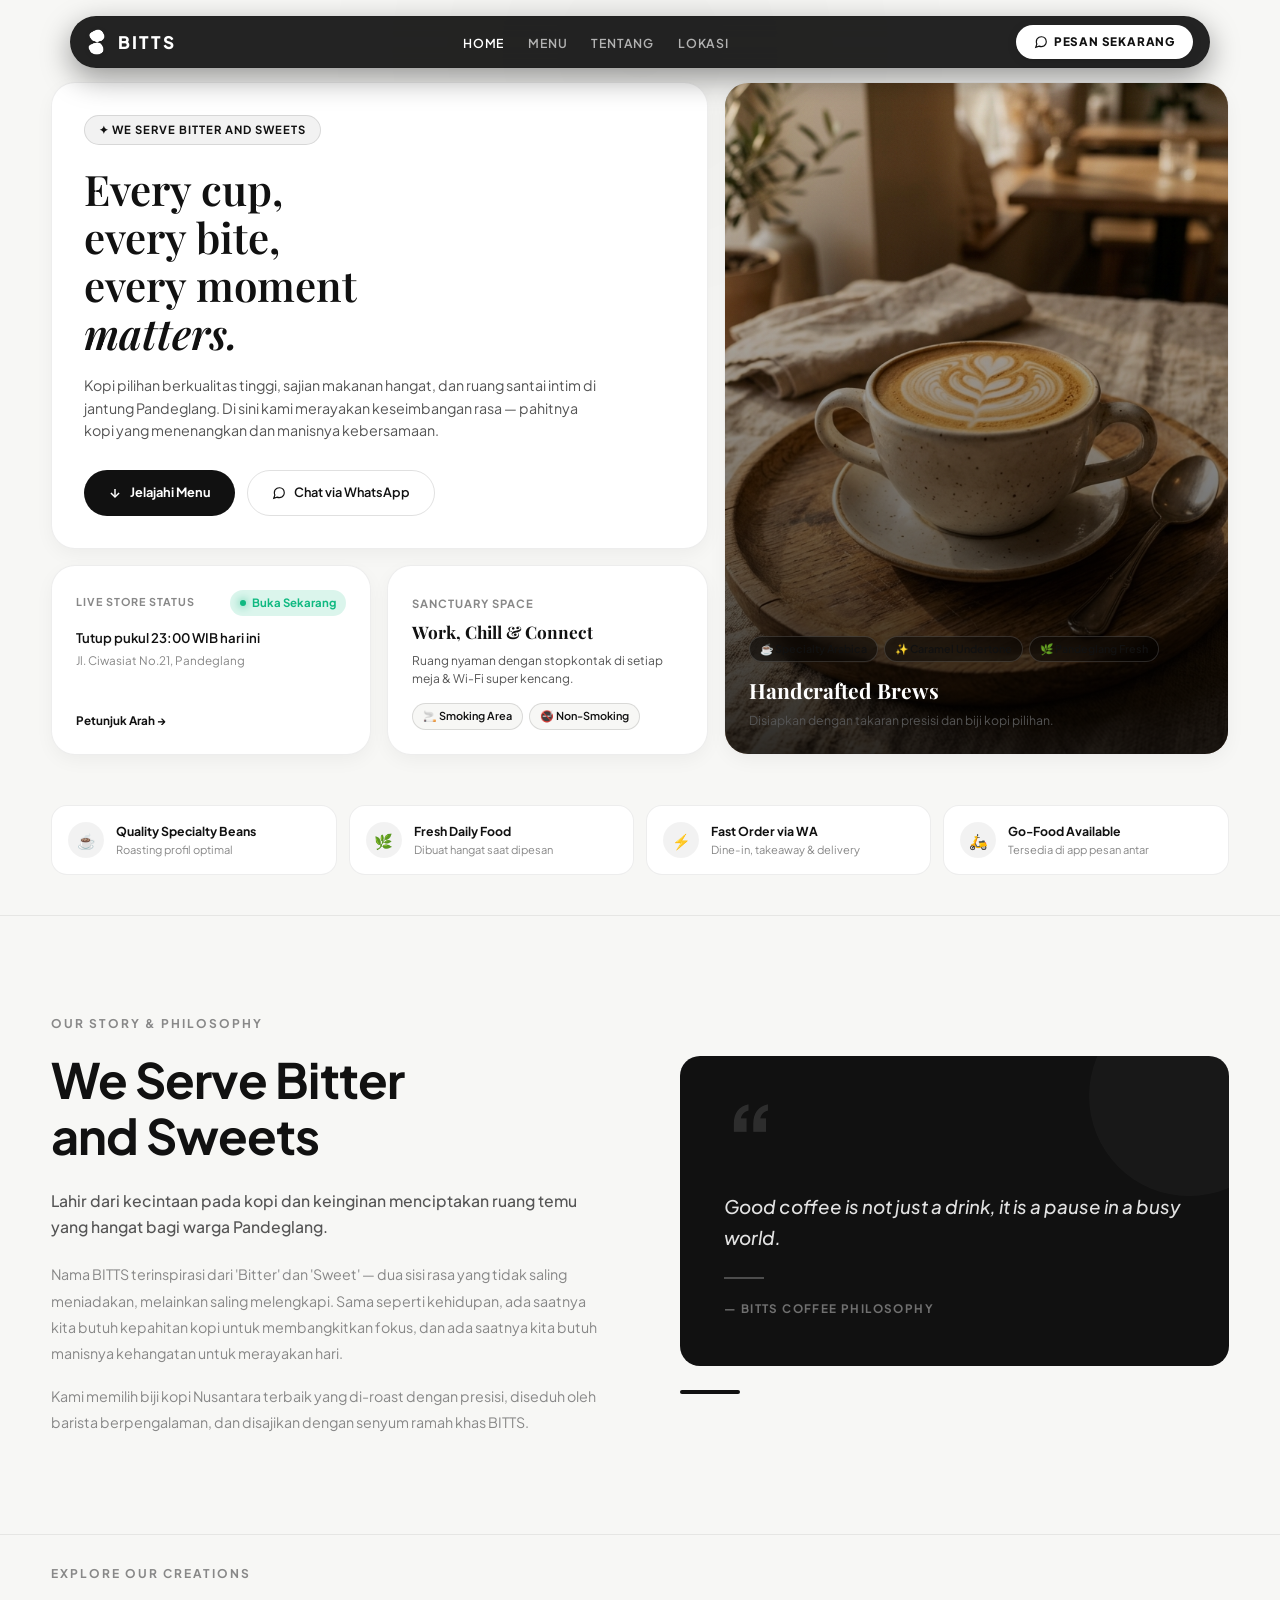
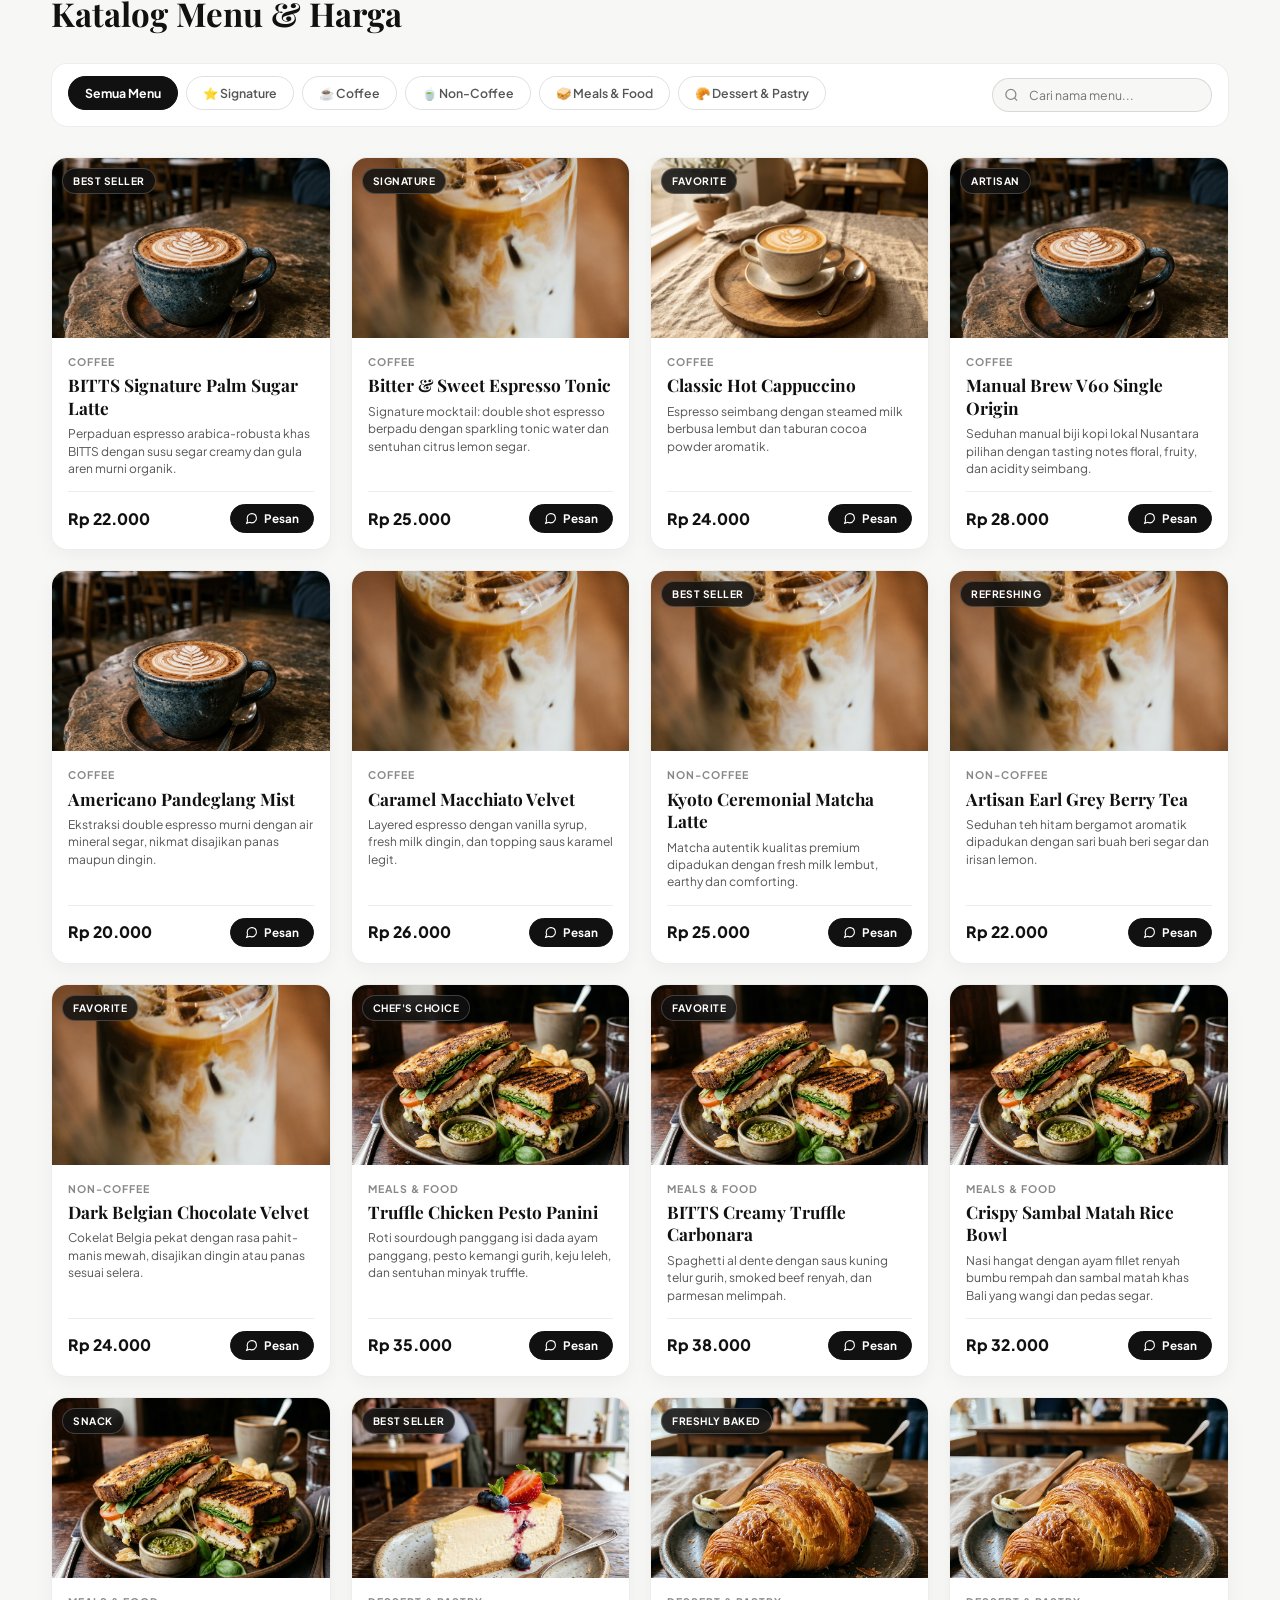
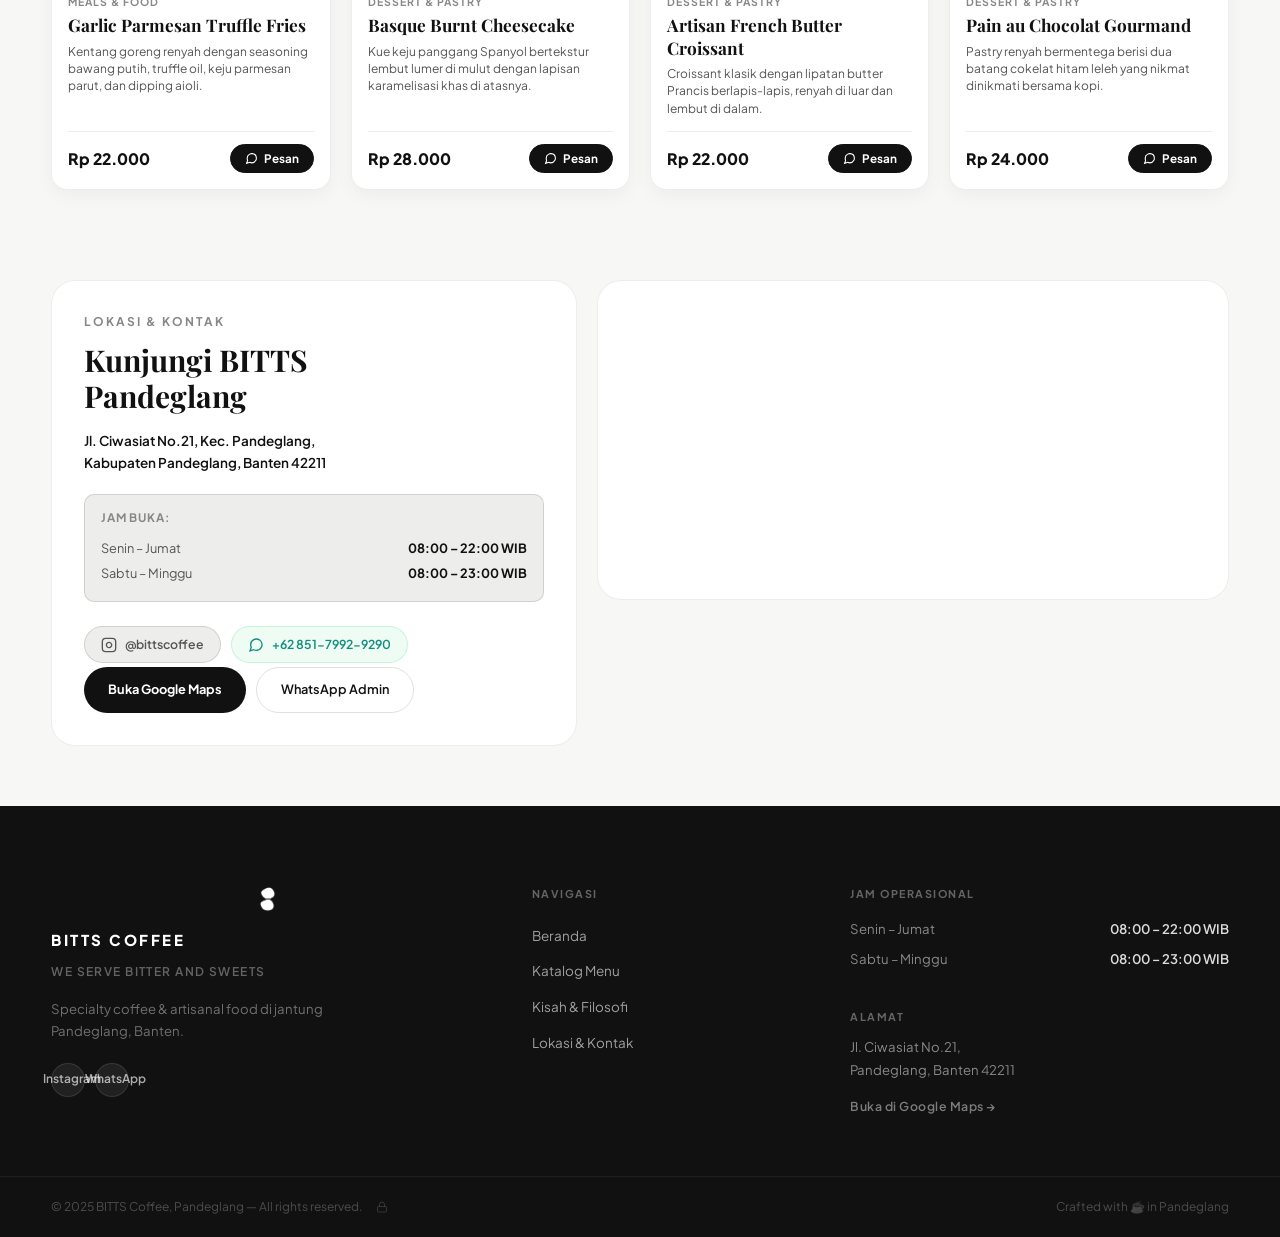
==== index.html @ 9a25ee16 "Initial commit" ====
<!DOCTYPE html>
<html lang="id">
<head>
  <meta charset="UTF-8">
  <meta name="viewport" content="width=device-width, initial-scale=1.0">
  <title>BITTS Coffee | We Serve Bitter and Sweets — Pandeglang</title>
  <meta name="description" content="Specialty Coffee & Artisanal Food di Pandeglang, Banten. BITTS Coffee — We Serve Bitter and Sweets.">

  <!-- Google Fonts -->
  <link rel="preconnect" href="https://fonts.googleapis.com">
  <link rel="preconnect" href="https://fonts.gstatic.com" crossorigin>
  <link href="https://fonts.googleapis.com/css2?family=Plus+Jakarta+Sans:wght@400;500;600;700;800&family=Playfair+Display:ital,wght@0,500;0,600;0,700;1,400&display=swap" rel="stylesheet">

  <link rel="icon" type="image/png" href="assets/bitts-logo-tight-black.png">
  <link rel="stylesheet" href="css/style.css">
  <link rel="stylesheet" href="css/responsive.css">
</head>
<body>

  <!-- Floating Admin Quick-Bar (Hanya tampil jika admin sudah login) -->
  <aside id="bittsAdminQuickBar" class="admin-quick-bar" style="display:none;" aria-label="Menu Cepat Admin">
    <div class="container admin-quick-inner">
      <div class="admin-quick-left">
        <span class="admin-quick-badge">☕ Mode Admin</span>
        <span class="admin-quick-user" id="adminQuickUserName">adminbitts</span>
      </div>
      <div class="admin-quick-actions">
        <a href="/admin" class="btn-quick-admin" title="Buka Dashboard CMS">
          <svg width="13" height="13" viewBox="0 0 24 24" fill="none" stroke="currentColor" stroke-width="2.2" aria-hidden="true"><path d="M12 20h9"/><path d="M16.5 3.5a2.121 2.121 0 0 1 3 3L7 19l-4 1 1-4L16.5 3.5z"/></svg>
          Buka Studio CMS
        </a>
        <button id="quickLogoutBtn" class="btn-quick-logout" title="Keluar dari sesi admin">
          Keluar
        </button>
      </div>
    </div>
  </aside>

  <!-- ═══════════════════════════════════════════════
       1. FLOATING COMPACT NAVBAR (dark — brand contrast)
       ═══════════════════════════════════════════════ -->
  <div class="header-wrapper">
    <nav class="compact-navbar" aria-label="Navigasi Utama">

      <!-- Logo BITTS — authentic twin pebble mark + wordmark -->
      <a href="#home" class="brand-badge-wrap" title="BITTS Coffee">
        <img src="assets/bitts-logo-tight-white.png" alt="BITTS Logo" class="brand-logo-img">
        <span class="brand-title-compact">BITTS</span>
      </a>

      <!-- Nav Links -->
      <ul class="nav-links-compact" id="navLinksList">
        <li><a href="#home"      class="nav-item-link active">Home</a></li>
        <li><a href="#catalog"   class="nav-item-link">Menu</a></li>
        <li><a href="#story-full" class="nav-item-link">Tentang</a></li>
        <li><a href="#visit"     class="nav-item-link">Lokasi</a></li>
      </ul>

      <!-- Action Buttons -->
      <div class="nav-actions-compact">
        <a href="#" id="navWaBtn" target="_blank" rel="noopener" class="btn-order-compact">
          <svg width="14" height="14" viewBox="0 0 24 24" fill="none" stroke="currentColor" stroke-width="2" aria-hidden="true">
            <path d="M21 11.5a8.38 8.38 0 0 1-.9 3.8 8.5 8.5 0 0 1-7.6 4.7 8.38 8.38 0 0 1-3.8-.9L3 21l1.9-5.7a8.38 8.38 0 0 1-.9-3.8 8.5 8.5 0 0 1 4.7-7.6 8.38 8.38 0 0 1 3.8-.9h.5a8.48 8.48 0 0 1 8 8v.5z"/>
          </svg>
          Pesan Sekarang
        </a>
        <button class="mobile-nav-btn" id="mobileNavToggle" aria-label="Toggle Menu">&#9776;</button>
      </div>

    </nav>
  </div>

  <main>

    <!-- ═══════════════════════════════════════════════
         2. HERO BENTO GRID
         ═══════════════════════════════════════════════ -->
    <section class="hero-bento-section" id="home">
      <div class="container">
        <div class="bento-grid">

          <!-- Tile A: Main Statement -->
          <article class="bento-card bento-main-tile hero-animate">
            <div>
              <div class="slogan-pill-modern">
                <span id="dynHeroBadge">✦ We Serve Bitter and Sweets</span>
              </div>
              <h1 class="hero-editorial-title" id="dynHeroTitle">
                Every cup,<br>every bite,<br>every moment<br><em>matters.</em>
              </h1>
              <p class="hero-editorial-desc" id="dynHeroDesc">
                Kopi pilihan berkualitas tinggi, sajian makanan hangat, dan ruang santai intim di jantung Pandeglang. Di sini kami merayakan keseimbangan rasa — pahitnya kopi yang menenangkan dan manisnya kebersamaan.
              </p>
            </div>
            <div class="hero-actions-row">
              <a href="#catalog" class="btn-pill-primary" id="dynHeroCtaPrimary">
                <svg width="14" height="14" viewBox="0 0 24 24" fill="none" stroke="currentColor" stroke-width="2.5" aria-hidden="true">
                  <line x1="12" y1="5" x2="12" y2="19"/><polyline points="19 12 12 19 5 12"/>
                </svg>
                Jelajahi Menu
              </a>
              <a href="https://wa.me/6285179929290" target="_blank" rel="noopener" class="btn-pill-secondary" id="dynHeroCtaSecondary">
                <svg width="14" height="14" viewBox="0 0 24 24" fill="none" stroke="currentColor" stroke-width="2" aria-hidden="true">
                  <path d="M21 11.5a8.38 8.38 0 0 1-.9 3.8 8.5 8.5 0 0 1-7.6 4.7 8.38 8.38 0 0 1-3.8-.9L3 21l1.9-5.7a8.38 8.38 0 0 1-.9-3.8 8.5 8.5 0 0 1 4.7-7.6 8.38 8.38 0 0 1 3.8-.9h.5a8.48 8.48 0 0 1 8 8v.5z"/>
                </svg>
                Chat via WhatsApp
              </a>
            </div>
          </article>

          <!-- Tile B: Artisan Visual -->
          <article class="bento-card bento-visual-tile hero-animate" style="animation-delay: 0.15s;">
            <img id="dynHeroImg" src="assets/images/hero-coffee.jpg" alt="Artisanal Latte Art BITTS Coffee Pandeglang" loading="eager">
            <div class="visual-tile-overlay">
              <div class="taste-notes-row">
                <span class="taste-tag">☕ Specialty Arabica</span>
                <span class="taste-tag">✨ Caramel Undertone</span>
                <span class="taste-tag">🌿 Pandeglang Fresh</span>
              </div>
              <h3 class="visual-tile-title">Handcrafted Brews</h3>
              <p class="visual-tile-desc">Disiapkan dengan takaran presisi dan biji kopi pilihan.</p>
            </div>
          </article>

          <!-- Tile C + D: Subgrid row -->
          <div class="bento-subgrid" id="story">

            <!-- Tile C: Live Store Status -->
            <article class="bento-card bento-status-card hero-animate" style="animation-delay: 0.25s;">
              <div>
                <div class="status-header-live">
                  <span class="status-label-text">LIVE STORE STATUS</span>
                  <span class="live-indicator" id="livePill">
                    <span class="pulse-dot"></span>
                    <span id="liveStatusText">Buka Sekarang</span>
                  </span>
                </div>
                <div class="store-hours-text" id="liveHoursDetail">Senin &ndash; Jumat: 08:00 &ndash; 22:00 WIB</div>
                <div class="store-location-text">Jl. Ciwasiat No.21, Pandeglang</div>
              </div>
              <a href="https://maps.google.com/?q=Jl.+Ciwasiat+No.21+Pandeglang+Banten"
                 target="_blank" rel="noopener" class="bento-link-small" id="dynStatusMapsLink">
                Petunjuk Arah &rarr;
              </a>
            </article>

            <!-- Tile D: Vibe & Space -->
            <article class="bento-card bento-vibe-card hero-animate" style="animation-delay: 0.35s;">
              <div>
                <span class="vibe-tag">SANCTUARY SPACE</span>
                <h3 class="vibe-title" id="dynSanctuaryTitle">Work, Chill &amp; Connect</h3>
                <p class="vibe-desc" id="dynSanctuaryDesc">Ruang nyaman dengan stopkontak di setiap meja &amp; Wi-Fi super kencang.</p>
              </div>
              <div class="vibe-amenities" id="dynAmenitiesList">
                <span class="amenity-chip">🚬 Smoking Area</span>
                <span class="amenity-chip">🚭 Non-Smoking</span>
              </div>
            </article>

          </div><!-- /bento-subgrid -->

        </div><!-- /bento-grid -->
      </div>
    </section>

    <!-- ═══════════════════════════════════════════════
         3. VALUE PROPOSITIONS
         ═══════════════════════════════════════════════ -->
    <section class="values-compact-bar">
      <div class="container">
        <div class="values-pills-row" id="dynHighlightsRow">
          <div class="value-pill-card">
            <div class="value-pill-icon">☕</div>
            <div>
              <div class="value-pill-title">Quality Specialty Beans</div>
              <div class="value-pill-desc">Roasting profil optimal</div>
            </div>
          </div>
          <div class="value-pill-card">
            <div class="value-pill-icon">🌿</div>
            <div>
              <div class="value-pill-title">Fresh Daily Food</div>
              <div class="value-pill-desc">Dibuat hangat saat dipesan</div>
            </div>
          </div>
          <div class="value-pill-card">
            <div class="value-pill-icon">⚡</div>
            <div>
              <div class="value-pill-title">Fast Order via WA</div>
              <div class="value-pill-desc">Dine-in, takeaway &amp; delivery</div>
            </div>
          </div>
          <div class="value-pill-card">
            <div class="value-pill-icon">🛵</div>
            <div>
              <div class="value-pill-title">Go-Food Available</div>
              <div class="value-pill-desc">Tersedia di app pesan antar</div>
            </div>
          </div>
        </div>
      </div>
    </section>

    <!-- ═══════════════════════════════════════════════
         4. KISAH & FILOSOFI (Our Story)
         ═══════════════════════════════════════════════ -->
    <section class="story-section" id="story-full">
      <div class="container">
        <div class="story-grid">

          <!-- Left: Text content -->
          <div class="story-text-col">
            <div class="section-heading-sm" id="dynStoryTag">OUR STORY &amp; PHILOSOPHY</div>
            <h2 class="story-main-title" id="dynStoryTitle">We Serve Bitter<br>and Sweets</h2>
            <p class="story-lead" id="dynStoryLead">
              Lahir dari kecintaan pada kopi dan keinginan menciptakan ruang temu yang hangat bagi warga Pandeglang.
            </p>
            <p class="story-body" id="dynStoryP1">
              Nama BITTS terinspirasi dari 'Bitter' dan 'Sweet' — dua sisi rasa yang tidak saling meniadakan, melainkan saling melengkapi. Sama seperti kehidupan, ada saatnya kita butuh kepahitan kopi untuk membangkitkan fokus, dan ada saatnya kita butuh manisnya kehangatan untuk merayakan hari.
            </p>
            <p class="story-body" id="dynStoryP2">
              Kami memilih biji kopi Nusantara terbaik yang di-roast dengan presisi, diseduh oleh barista berpengalaman, dan disajikan dengan senyum ramah khas BITTS.
            </p>
          </div>

          <!-- Right: Quote highlight -->
          <div class="story-quote-col">
            <div class="story-quote-card">
              <div class="story-quote-mark">&ldquo;</div>
              <p class="story-quote-text" id="dynStoryQuote">
                Good coffee is not just a drink, it is a pause in a busy world.
              </p>
              <div class="story-quote-divider"></div>
              <span class="story-quote-attr">— BITTS Coffee Philosophy</span>
            </div>
            <div class="story-accent-bar"></div>
          </div>

        </div>
      </div>
    </section>

    <!-- ═══════════════════════════════════════════════
         5. MENU CATALOG
         ═══════════════════════════════════════════════ -->
    <section class="menu-catalog-section" id="catalog">
      <div class="container">

        <div class="section-title-wrap">
          <div>
            <div class="section-heading-sm">EXPLORE OUR CREATIONS</div>
            <h2 class="section-heading-lg">Katalog Menu &amp; Harga</h2>
          </div>
        </div>

        <!-- Controls -->
        <div class="catalog-controls">
          <div class="category-filter-pills" id="categoryPillFilters">
            <button class="cat-pill-btn active" data-cat="all">Semua Menu</button>
            <button class="cat-pill-btn" data-cat="signature">⭐ Signature</button>
            <button class="cat-pill-btn" data-cat="coffee">☕ Coffee</button>
            <button class="cat-pill-btn" data-cat="non-coffee">🍵 Non-Coffee</button>
            <button class="cat-pill-btn" data-cat="Snack">🍟 Snack &amp; Camilan</button>
            <button class="cat-pill-btn" data-cat="food">🥪 Meals &amp; Food</button>
            <button class="cat-pill-btn" data-cat="dessert">🥐 Pastry &amp; Sweets</button>
          </div>
          <div class="search-input-pill">
            <svg width="15" height="15" viewBox="0 0 24 24" fill="none" stroke="currentColor" stroke-width="2" aria-hidden="true">
              <circle cx="11" cy="11" r="8"/><line x1="21" y1="21" x2="16.65" y2="16.65"/>
            </svg>
            <input type="text" id="liveSearchInput" placeholder="Cari nama menu...">
          </div>
        </div>

        <!-- Cards Grid (rendered by app.js) -->
        <div class="compact-menu-grid" id="compactMenuGrid"></div>

      </div>
    </section>


    <!-- ═══════════════════════════════════════════════
         7. LOCATION & VISIT
         ═══════════════════════════════════════════════ -->
    <section class="compact-visit-section" id="visit">
      <div class="container">
        <div class="visit-bento-grid">

          <div class="visit-info-tile">
            <div>
              <div class="section-heading-sm">LOKASI &amp; KONTAK</div>
              <h3 class="visit-section-title">Kunjungi BITTS<br>Pandeglang</h3>
              <p class="visit-address" id="dynStoreAddress">
                Jl. Ciwasiat No.21, Kec. Pandeglang,<br>
                Kabupaten Pandeglang, Banten 42211
              </p>

              <div class="hours-box">
                <div class="hours-label">Jam Buka:</div>
                <div class="hours-detail">
                  <span>Senin &ndash; Jumat</span>
                  <strong id="dynHoursWeekday">08:00 &ndash; 22:00 WIB</strong>
                </div>
                <div class="hours-detail">
                  <span>Sabtu &ndash; Minggu</span>
                  <strong id="dynHoursWeekend">08:00 &ndash; 23:00 WIB</strong>
                </div>
              </div>

              <!-- Sosial Media Row -->
              <div class="visit-social-row">
                <a href="https://instagram.com/bittscoffee" target="_blank" rel="noopener" class="visit-social-pill" id="dynVisitInstagram">
                  <svg width="16" height="16" viewBox="0 0 24 24" fill="none" stroke="currentColor" stroke-width="2" aria-hidden="true">
                    <rect x="2" y="2" width="20" height="20" rx="5" ry="5"/>
                    <path d="M16 11.37A4 4 0 1 1 12.63 8 4 4 0 0 1 16 11.37z"/>
                    <line x1="17.5" y1="6.5" x2="17.51" y2="6.5"/>
                  </svg>
                  @bittscoffee
                </a>
                <a href="https://wa.me/6285179929290" target="_blank" rel="noopener" class="visit-social-pill wa" id="dynVisitWA">
                  <svg width="16" height="16" viewBox="0 0 24 24" fill="none" stroke="currentColor" stroke-width="2" aria-hidden="true">
                    <path d="M21 11.5a8.38 8.38 0 0 1-.9 3.8 8.5 8.5 0 0 1-7.6 4.7 8.38 8.38 0 0 1-3.8-.9L3 21l1.9-5.7a8.38 8.38 0 0 1-.9-3.8 8.5 8.5 0 0 1 4.7-7.6 8.38 8.38 0 0 1 3.8-.9h.5a8.48 8.48 0 0 1 8 8v.5z"/>
                  </svg>
                  <span id="dynWaDisplay">+62 851-7992-9290</span>
                </a>
              </div>
            </div>

            <div class="visit-action-row">
              <a href="https://maps.google.com/?q=Jl.+Ciwasiat+No.21+Pandeglang+Banten"
                 target="_blank" rel="noopener" class="btn-pill-primary" id="dynMapsLink">
                Buka Google Maps
              </a>
              <a href="https://wa.me/6285179929290" target="_blank" rel="noopener" class="btn-pill-secondary" id="dynWaLink">
                WhatsApp Admin
              </a>
            </div>
          </div>

          <div class="visit-map-tile">
            <iframe
              id="dynMapsIframe"
              src="https://maps.google.com/maps?q=Pandeglang+Banten+Indonesia&t=&z=14&ie=UTF8&iwloc=&output=embed"
              title="Lokasi BITTS Coffee Pandeglang"
              loading="lazy">
            </iframe>
          </div>

        </div>
      </div>
    </section>

  </main>

  <!-- ═══════════════════════════════════════════════
       8. FOOTER DIPERKAYA
       ═══════════════════════════════════════════════ -->
  <footer class="rich-footer">
    <div class="container footer-grid">

      <!-- Brand Column -->
      <div class="footer-brand-col">
        <img src="assets/bitts-logo-tight-white.png" alt="BITTS Logo" class="footer-logo-img">
        <span class="footer-brand-name">BITTS COFFEE</span>
        <span class="footer-tagline" id="dynFooterTagline">We Serve Bitter and Sweets</span>
        <p class="footer-brand-desc">Specialty coffee & artisanal food di jantung Pandeglang, Banten.</p>
        <div class="footer-social-row">
          <a href="https://instagram.com/bittscoffee" target="_blank" rel="noopener"
             class="footer-social-pill" id="dynInstagramFooter" title="Instagram @bittscoffee">
            <svg width="16" height="16" viewBox="0 0 24 24" fill="none" stroke="currentColor" stroke-width="2" aria-hidden="true">
              <rect x="2" y="2" width="20" height="20" rx="5" ry="5"/>
              <path d="M16 11.37A4 4 0 1 1 12.63 8 4 4 0 0 1 16 11.37z"/>
              <line x1="17.5" y1="6.5" x2="17.51" y2="6.5"/>
            </svg>
            Instagram
          </a>
          <a href="https://wa.me/6285179929290" target="_blank" rel="noopener"
             class="footer-social-pill" id="dynWhatsAppFooter" title="WhatsApp BITTS Coffee">
            <svg width="16" height="16" viewBox="0 0 24 24" fill="none" stroke="currentColor" stroke-width="2" aria-hidden="true">
              <path d="M21 11.5a8.38 8.38 0 0 1-.9 3.8 8.5 8.5 0 0 1-7.6 4.7 8.38 8.38 0 0 1-3.8-.9L3 21l1.9-5.7a8.38 8.38 0 0 1-.9-3.8 8.5 8.5 0 0 1 4.7-7.6 8.38 8.38 0 0 1 3.8-.9h.5a8.48 8.48 0 0 1 8 8v.5z"/>
            </svg>
            WhatsApp
          </a>
        </div>
      </div>

      <!-- Navigation Column -->
      <div class="footer-nav-col">
        <h4 class="footer-col-title">Navigasi</h4>
        <ul class="footer-nav-list">
          <li><a href="#home">Beranda</a></li>
          <li><a href="#catalog">Katalog Menu</a></li>
          <li><a href="#story-full">Kisah & Filosofi</a></li>
          <li><a href="#visit">Lokasi & Kontak</a></li>
        </ul>
      </div>

      <!-- Hours Column -->
      <div class="footer-hours-col">
        <h4 class="footer-col-title">Jam Operasional</h4>
        <div class="footer-hours-list">
          <div class="footer-hours-row">
            <span>Senin – Jumat</span>
            <strong id="dynFooterWeekday">08:00 – 22:00 WIB</strong>
          </div>
          <div class="footer-hours-row">
            <span>Sabtu – Minggu</span>
            <strong id="dynFooterWeekend">08:00 – 23:00 WIB</strong>
          </div>
        </div>
        <div class="footer-address-block">
          <h4 class="footer-col-title" style="margin-top: 24px;">Alamat</h4>
          <p id="dynFooterAddress">Jl. Ciwasiat No.21,<br>Pandeglang, Banten 42211</p>
          <a href="https://maps.google.com/?q=BITTS+Coffee+Pandeglang" target="_blank"
             rel="noopener" class="footer-maps-link" id="dynFooterMaps">
            Buka di Google Maps →
          </a>
        </div>
      </div>

    </div>

    <!-- Copyright bar -->
    <div class="footer-copyright-bar">
      <div class="container">
        <div class="footer-copyright-left">
          <span id="dynFooterCopyright">© 2025 BITTS Coffee, Pandeglang — All rights reserved.</span>
          <!-- Secret Gateway to Admin Portal -->
          <a href="/admin" class="footer-secret-admin" title="Studio Admin (Atau tekan Ctrl+Shift+A)" aria-label="Akses Studio Admin">
            <svg width="12" height="12" viewBox="0 0 24 24" fill="none" stroke="currentColor" stroke-width="2" aria-hidden="true">
              <rect x="3" y="11" width="18" height="11" rx="2" ry="2"/>
              <path d="M7 11V7a5 5 0 0 1 10 0v4"/>
            </svg>
          </a>
        </div>
        <span class="footer-made-with">Crafted with ☕ in Pandeglang</span>
      </div>
    </div>
  </footer>

  <!-- ═══════════════════════════════════════════════
       9. FLOATING WHATSAPP BUTTON
       ═══════════════════════════════════════════════ -->
  <div class="floating-wa-wrap" id="floatingWAWrap" style="display:none;">
    <div class="floating-wa-tooltip" id="floatingWATooltip">Chat dengan kami! 👋</div>
    <a href="#" class="floating-wa-btn" id="floatingWABtn" target="_blank" rel="noopener" title="Chat WhatsApp BITTS Coffee">
      <svg width="28" height="28" viewBox="0 0 24 24" fill="currentColor" aria-hidden="true">
        <path d="M17.472 14.382c-.297-.149-1.758-.867-2.03-.967-.273-.099-.471-.148-.67.15-.197.297-.767.966-.94 1.164-.173.199-.347.223-.644.075-.297-.15-1.255-.463-2.39-1.475-.883-.788-1.48-1.761-1.653-2.059-.173-.297-.018-.458.13-.606.134-.133.298-.347.446-.52.149-.174.198-.298.298-.497.099-.198.05-.371-.025-.52-.075-.149-.669-1.612-.916-2.207-.242-.579-.487-.5-.669-.51-.173-.008-.371-.01-.57-.01-.198 0-.52.074-.792.372-.272.297-1.04 1.016-1.04 2.479 0 1.462 1.065 2.875 1.213 3.074.149.198 2.096 3.2 5.077 4.487.709.306 1.262.489 1.694.625.712.227 1.36.195 1.871.118.571-.085 1.758-.719 2.006-1.413.248-.694.248-1.289.173-1.413-.074-.124-.272-.198-.57-.347m-5.421 7.403h-.004a9.87 9.87 0 0 1-5.031-1.378l-.361-.214-3.741.982.998-3.648-.235-.374a9.86 9.86 0 0 1-1.51-5.26c.001-5.45 4.436-9.884 9.888-9.884 2.64 0 5.122 1.03 6.988 2.898a9.825 9.825 0 0 1 2.893 6.994c-.003 5.45-4.437 9.884-9.885 9.884m8.413-18.297A11.815 11.815 0 0 0 12.05 0C5.495 0 .16 5.335.157 11.892c0 2.096.547 4.142 1.588 5.945L.057 24l6.305-1.654a11.882 11.882 0 0 0 5.683 1.448h.005c6.554 0 11.89-5.335 11.893-11.893a11.821 11.821 0 0 0-3.48-8.413z"/>
      </svg>
      <span class="floating-wa-pulse"></span>
    </a>
  </div>

  <!-- ═══════════════════════════════════════════════
       10. ORDER MODAL (WhatsApp)
       ═══════════════════════════════════════════════ -->
  <div class="order-modal-backdrop" id="clientOrderModal" role="dialog" aria-modal="true" aria-labelledby="modalTitle">
    <div class="order-modal-card">
      <div class="order-modal-header">
        <h3 class="modal-heading" id="modalTitle">Detail Pesanan</h3>
        <button id="closeOrderModalBtn" class="modal-close-btn" aria-label="Tutup">&times;</button>
      </div>
      <div class="order-modal-body">
        <img src="" alt="" id="modalImg" class="order-thumb-img">
        <div class="modal-item-row">
          <h4 class="modal-item-name" id="modalName">—</h4>
          <span class="modal-item-price" id="modalPrice">Rp 0</span>
        </div>
        <p class="modal-item-desc" id="modalDesc"></p>

        <label for="modalNotes" class="modal-notes-label">
          Catatan Pesanan (suhu / gula / es / takeaway):
        </label>
        <input type="text" id="modalNotes" class="order-notes-input"
               placeholder="Contoh: less ice, less sugar, bawa pulang...">

        <button id="sendWaOrderBtn" class="btn-submit-order-wa">
          <svg width="18" height="18" viewBox="0 0 24 24" fill="none" stroke="currentColor" stroke-width="2" aria-hidden="true">
            <path d="M21 11.5a8.38 8.38 0 0 1-.9 3.8 8.5 8.5 0 0 1-7.6 4.7 8.38 8.38 0 0 1-3.8-.9L3 21l1.9-5.7a8.38 8.38 0 0 1-.9-3.8 8.5 8.5 0 0 1 4.7-7.6 8.38 8.38 0 0 1 3.8-.9h.5a8.48 8.48 0 0 1 8 8v.5z"/>
          </svg>
          Lanjut Pesan via WhatsApp
        </button>
      </div>
    </div>
  </div>

  <script type="module" src="js/app.js"></script>
</body>
</html>
---- css/style.css ----
/* ==========================================================================
   BITTS COFFEE — MINIMALIST MONOCHROME BRAND PALETTE
   Inspired directly by the authentic BITTS dual-stone logo (Black & White)

   ┌─ Background  ─────── Studio Off-White #F7F7F5 ─┐
   │  Surface              Pure White      #FFFFFF  │
   │  Primary Text         Deep Obsidian   #111111  │
   │  Secondary Text       Refined Charcoal#555555  │
   │  Muted Text           Graphite Grey   #888888  │
   │  Brand Mark Accent    True Black      #111111  │
   └─ Accent Hover  ────── Dark Carbon     #262626 ─┘
   ========================================================================== */

:root {
  /* ── BITTS MONOCHROME SURFACES ── */
  --bg-main:       #F7F7F5;           /* Studio warm off-white / porcelain */
  --bg-alt:        #EDEDEC;           /* Subtle contrast surface */
  --bg-card:       #FFFFFF;           /* Pristine card surface */
  --bg-card-hover: #F8F8F7;
  --bg-dark:       #111111;           /* Deep obsidian black for navbar, footer, overlays */
  --bg-dark-alt:   #1A1A1A;

  /* ── BITTS TYPOGRAPHY ── */
  --text-primary:   #111111;          /* Deep black — headlines, bold labels */
  --text-secondary: #555555;          /* Sleek charcoal grey — body text */
  --text-muted:     #888888;          /* Light graphite — captions, tags */
  --text-on-dark:   #FFFFFF;          /* Pure white on dark surfaces */
  --text-on-accent: #FFFFFF;          /* Pure white on primary CTA */

  /* ── BITTS BRAND ACCENT (Directly from the Iconic Black Logo Mark) ── */
  --accent-brand:        #111111;     /* True Black — matching the twin pebble logo */
  --accent-brand-hover:  #262626;     /* Polished dark carbon on hover */
  --accent-brand-light:  #3F3F46;
  --accent-brand-soft:   rgba(17, 17, 17, 0.05);
  --accent-brand-border: rgba(17, 17, 17, 0.16);

  /* ── SEMANTIC STATUS COLORS ── */
  --accent-green:     #10B981;
  --accent-green-bg:  rgba(16, 185, 129, 0.10);
  --accent-red:       #DC2626;
  --accent-red-bg:    rgba(220, 38, 38, 0.10);

  /* ── BORDERS — crisp & minimal ── */
  --border-soft:   rgba(0, 0, 0, 0.07);
  --border-medium: rgba(0, 0, 0, 0.12);
  --border-focus:  #111111;

  /* ── SHADOWS — airy & soft studio depth ── */
  --shadow-sm:   0 2px 6px rgba(0, 0, 0, 0.04);
  --shadow-card: 0 6px 20px -2px rgba(0, 0, 0, 0.05);
  --shadow-lg:   0 16px 36px -6px rgba(0, 0, 0, 0.08);
  --shadow-glow: 0 0 24px rgba(0, 0, 0, 0.06);

  /* ── TYPOGRAPHY ── */
  --font-serif: 'Playfair Display', Georgia, serif;
  --font-sans:  'Plus Jakarta Sans', -apple-system, BlinkMacSystemFont, sans-serif;

  /* ── LAYOUT ── */
  --radius-xs:   6px;
  --radius-sm:   10px;
  --radius-md:   16px;
  --radius-lg:   24px;
  --radius-full: 9999px;
  --transition:  all 0.3s cubic-bezier(0.16, 1, 0.3, 1);
}

*, *::before, *::after {
  margin: 0;
  padding: 0;
  box-sizing: border-box;
}

html {
  scroll-behavior: smooth;
  font-size: 15px;
  background-color: var(--bg-main);
  color: var(--text-primary);
  font-family: var(--font-sans);
  -webkit-font-smoothing: antialiased;
}

body {
  background-color: var(--bg-main);
  color: var(--text-primary);
  line-height: 1.55;
  overflow-x: hidden;
  position: relative;
  min-height: 100vh;
}

/* Ambient studio soft gradient — clean & subtle */
body::before {
  content: '';
  position: fixed;
  top: -200px;
  left: 50%;
  transform: translateX(-50%);
  width: 800px;
  height: 500px;
  background: radial-gradient(circle, rgba(0, 0, 0, 0.025) 0%, transparent 70%);
  pointer-events: none;
  z-index: 0;
}


img {
  max-width: 100%;
  height: auto;
  display: block;
}

a {
  color: inherit;
  text-decoration: none;
  transition: var(--transition);
}

button {
  cursor: pointer;
  border: none;
  background: none;
  font-family: inherit;
  transition: var(--transition);
}

.container {
  width: 92%;
  max-width: 1200px;
  margin: 0 auto;
  position: relative;
  z-index: 1;
}

/* ==========================================================================
   COMPACT FLOATING HEADER
   ========================================================================== */
.header-wrapper {
  position: sticky;
  top: 16px;
  z-index: 1000;
  padding: 0 16px;
}

.compact-navbar {
  max-width: 1140px;
  margin: 0 auto;
  background: rgba(17, 17, 17, 0.92);
  backdrop-filter: blur(18px);
  -webkit-backdrop-filter: blur(18px);
  border: 1px solid var(--border-soft);
  border-radius: var(--radius-full);
  padding: 8px 16px;
  display: flex;
  align-items: center;
  justify-content: space-between;
  box-shadow: 0 10px 30px rgba(0, 0, 0, 0.4);
}

.brand-badge-wrap {
  display: flex;
  align-items: center;
  gap: 12px;
}

.brand-logo-img {
  height: 28px;
  width: auto;
  object-fit: contain;
  display: block;
  filter: drop-shadow(0 1px 2px rgba(0, 0, 0, 0.2));
}

.footer-logo-img {
  height: 26px;
  width: auto;
  object-fit: contain;
  display: block;
}

.brand-title-compact {
  font-weight: 800;
  font-size: 1.15rem;
  letter-spacing: 2px;
  color: #FFFFFF;
}

.nav-links-compact {
  display: flex;
  align-items: center;
  list-style: none;
  gap: 24px;
}

.nav-item-link {
  font-size: 0.82rem;
  font-weight: 600;
  letter-spacing: 0.8px;
  text-transform: uppercase;
  color: rgba(255, 255, 255, 0.65);
}

.nav-item-link:hover, .nav-item-link.active {
  color: #FFFFFF;
}

.nav-actions-compact {
  display: flex;
  align-items: center;
  gap: 10px;
}

.btn-order-compact {
  background: #FFFFFF;
  color: #111111;
  font-size: 0.78rem;
  font-weight: 800;
  letter-spacing: 0.8px;
  text-transform: uppercase;
  padding: 8px 18px;
  border-radius: var(--radius-full);
  display: inline-flex;
  align-items: center;
  gap: 6px;
  box-shadow: 0 2px 10px rgba(0, 0, 0, 0.15);
  transition: var(--transition);
}

.btn-order-compact:hover {
  background: #EDEDED;
  color: #000000;
  transform: scale(1.03);
}

.mobile-nav-btn {
  display: none;
  font-size: 1.3rem;
  color: rgba(255,255,255,0.85);
  padding: 4px;
}

/* ── New helper classes ── */
.container {
  width: 92%;
  max-width: 1200px;
  margin: 0 auto;
  position: relative;
  z-index: 1;
}

/* ==========================================================================
   HERO BENTO GRID (MODERN & COMPACT)
   ========================================================================== */
.hero-bento-section {
  padding: 30px 0 40px;
}

.bento-grid {
  display: grid;
  grid-template-columns: 1.3fr 1fr;
  grid-template-rows: auto auto;
  gap: 16px;
}

.bento-card {
  background: var(--bg-card);
  backdrop-filter: blur(14px);
  -webkit-backdrop-filter: blur(14px);
  border: 1px solid var(--border-soft);
  border-radius: var(--radius-lg);
  padding: 32px;
  box-shadow: var(--shadow-card);
  position: relative;
  overflow: hidden;
  transition: var(--transition);
}

.bento-card:hover {
  border-color: var(--border-focus);
  box-shadow: var(--shadow-glow);
}

/* Bento Tile 1: Main Statement */
.bento-main-tile {
  grid-column: 1 / 2;
  grid-row: 1 / 2;
  display: flex;
  flex-direction: column;
  justify-content: space-between;
}

.slogan-pill-modern {
  display: inline-flex;
  align-items: center;
  gap: 8px;
  background: rgba(17, 17, 17, 0.05);
  border: 1px solid rgba(17, 17, 17, 0.12);
  color: var(--text-primary);
  font-size: 0.75rem;
  font-weight: 700;
  letter-spacing: 1px;
  text-transform: uppercase;
  padding: 5px 14px;
  border-radius: var(--radius-full);
  margin-bottom: 20px;
  align-self: flex-start;
}

.hero-editorial-title {
  font-family: var(--font-serif);
  font-size: 2.8rem;
  line-height: 1.15;
  font-weight: 600;
  color: var(--text-primary);
  margin-bottom: 16px;
}

.hero-editorial-desc {
  font-size: 0.95rem;
  color: var(--text-secondary);
  line-height: 1.6;
  margin-bottom: 28px;
  max-width: 520px;
}

/* Status label text (on cream bento card) */
.status-label-text {
  font-size: 0.72rem;
  text-transform: uppercase;
  letter-spacing: 1px;
  color: var(--text-muted);
  font-weight: 700;
}

/* Small link inside bento card */
.bento-link-small {
  font-size: 0.78rem;
  font-weight: 700;
  color: var(--accent-brand);
  display: inline-flex;
  align-items: center;
  gap: 4px;
  margin-top: 14px;
  text-decoration: none;
}
.bento-link-small:hover { text-decoration: underline; }

.hero-actions-row {
  display: flex;
  gap: 12px;
  flex-wrap: wrap;
}

.btn-pill-primary {
  background: var(--accent-brand);
  color: #FFFFFF;
  font-size: 0.85rem;
  font-weight: 700;
  padding: 12px 24px;
  border-radius: var(--radius-full);
  display: inline-flex;
  align-items: center;
  gap: 8px;
}

.btn-pill-primary:hover {
  background: var(--accent-brand-hover);
  transform: translateY(-2px);
}

.btn-pill-secondary {
  background: transparent;
  border: 1.5px solid var(--border-medium);
  color: var(--text-primary);
  font-size: 0.85rem;
  font-weight: 600;
  padding: 12px 24px;
  border-radius: var(--radius-full);
  display: inline-flex;
  align-items: center;
  gap: 8px;
}

.btn-pill-secondary:hover {
  border-color: var(--accent-brand);
  color: var(--accent-brand);
}

/* Bento Tile 2: Artisan Visual Card */
.bento-visual-tile {
  grid-column: 2 / 3;
  grid-row: 1 / 3;
  padding: 0;
  display: flex;
  flex-direction: column;
  position: relative;
}

.bento-visual-tile img {
  width: 100%;
  height: 100%;
  min-height: 480px;
  object-fit: cover;
  transition: transform 0.6s ease;
}

.bento-visual-tile:hover img {
  transform: scale(1.04);
}

.visual-tile-overlay {
  position: absolute;
  inset: 0;
  background: linear-gradient(180deg, rgba(0, 0, 0, 0.05) 0%, rgba(0, 0, 0, 0.82) 100%);
  display: flex;
  flex-direction: column;
  justify-content: flex-end;
  padding: 24px;
}

.taste-notes-row {
  display: flex;
  gap: 6px;
  flex-wrap: wrap;
  margin-bottom: 12px;
}

.taste-tag {
  background: rgba(0, 0, 0, 0.5);
  backdrop-filter: blur(8px);
  border: 1px solid rgba(255, 255, 255, 0.15);
  font-size: 0.72rem;
  font-weight: 600;
  padding: 4px 10px;
  border-radius: var(--radius-full);
  color: var(--accent-brand);
}

.visual-tile-title {
  font-family: var(--font-serif);
  font-size: 1.4rem;
  color: #FFFFFF;
  margin-bottom: 4px;
}

.visual-tile-desc {
  font-size: 0.82rem;
  color: var(--text-secondary);
}

/* Bento Tile 3 & 4 (Lower Row) */
.bento-subgrid {
  grid-column: 1 / 2;
  grid-row: 2 / 3;
  display: grid;
  grid-template-columns: 1fr 1fr;
  gap: 16px;
}

.bento-status-card {
  padding: 24px;
  display: flex;
  flex-direction: column;
  justify-content: space-between;
}

.status-header-live {
  display: flex;
  align-items: center;
  justify-content: space-between;
  margin-bottom: 12px;
}

.live-indicator {
  display: inline-flex;
  align-items: center;
  gap: 6px;
  font-size: 0.76rem;
  font-weight: 700;
  color: var(--accent-green);
  background: var(--accent-green-bg);
  padding: 4px 10px;
  border-radius: var(--radius-full);
}

.pulse-dot {
  width: 6px;
  height: 6px;
  border-radius: 50%;
  background: currentColor;
  box-shadow: 0 0 8px currentColor;
}

.store-hours-text {
  font-size: 0.88rem;
  font-weight: 600;
  color: var(--text-primary);
  margin-bottom: 4px;
}

.store-location-text {
  font-size: 0.78rem;
  color: var(--text-muted);
}

.bento-vibe-card {
  padding: 24px;
  display: flex;
  flex-direction: column;
  justify-content: space-between;
  background: var(--bg-card);
}

.vibe-tag {
  font-size: 0.75rem;
  text-transform: uppercase;
  letter-spacing: 1px;
  color: var(--text-muted);
  font-weight: 700;
}

.vibe-title {
  font-family: var(--font-serif);
  font-size: 1.15rem;
  color: var(--text-primary);
  margin: 6px 0;
}

.vibe-desc {
  font-size: 0.8rem;
  color: var(--text-secondary);
}

.vibe-amenities {
  display: flex;
  gap: 6px;
  flex-wrap: wrap;
  margin-top: 14px;
}

.amenity-chip {
  font-size: 0.73rem;
  font-weight: 600;
  padding: 4px 10px;
  border-radius: var(--radius-full);
  background: var(--bg-main);
  color: var(--text-primary);
  border: 1px solid var(--border-medium);
}

/* ==========================================================================
   COMPACT VALUE PROPOSITIONS BAR
   ========================================================================== */
.values-compact-bar {
  padding: 10px 0 40px;
}

.values-pills-row {
  display: grid;
  grid-template-columns: repeat(4, 1fr);
  gap: 12px;
}

.value-pill-card {
  background: var(--bg-card);
  border: 1px solid var(--border-soft);
  border-radius: var(--radius-md);
  padding: 16px;
  display: flex;
  align-items: center;
  gap: 12px;
  transition: var(--transition);
}

.value-pill-card:hover {
  border-color: var(--border-focus);
  transform: translateY(-2px);
}

.value-pill-icon {
  width: 36px;
  height: 36px;
  border-radius: 50%;
  background: rgba(17, 17, 17, 0.05);
  color: var(--text-primary);
  display: flex;
  align-items: center;
  justify-content: center;
  flex-shrink: 0;
}

.value-pill-title {
  font-size: 0.82rem;
  font-weight: 700;
  color: var(--text-primary);
}

.value-pill-desc {
  font-size: 0.74rem;
  color: var(--text-muted);
}

/* ==========================================================================
   COMPACT INTERACTIVE MENU CATALOG
   ========================================================================== */
.menu-catalog-section {
  padding: 30px 0 60px;
}

.section-title-wrap {
  display: flex;
  align-items: flex-end;
  justify-content: space-between;
  margin-bottom: 24px;
  flex-wrap: wrap;
  gap: 14px;
}

.section-heading-sm {
  font-size: 0.8rem;
  font-weight: 700;
  text-transform: uppercase;
  letter-spacing: 2px;
  color: var(--text-muted);
  margin-bottom: 4px;
}

.section-heading-lg {
  font-family: var(--font-serif);
  font-size: 2.2rem;
  color: var(--text-primary);
}

/* Controls Bar */
.catalog-controls {
  display: flex;
  align-items: center;
  justify-content: space-between;
  flex-wrap: wrap;
  gap: 16px;
  margin-bottom: 30px;
  background: var(--bg-card);
  border: 1px solid var(--border-soft);
  padding: 12px 16px;
  border-radius: var(--radius-md);
}

.category-filter-pills {
  display: flex;
  align-items: center;
  gap: 8px;
  overflow-x: auto;
  padding-bottom: 4px;
  -webkit-overflow-scrolling: touch;
}

.cat-pill-btn {
  padding: 8px 16px;
  border-radius: var(--radius-full);
  font-size: 0.82rem;
  font-weight: 600;
  color: var(--text-secondary);
  background: transparent;
  border: 1px solid var(--border-medium);
  white-space: nowrap;
}

.cat-pill-btn:hover {
  color: var(--text-primary);
  border-color: var(--border-focus);
}

.cat-pill-btn.active {
  background: var(--accent-brand);
  color: #FFFFFF;
  border-color: var(--accent-brand);
  font-weight: 700;
}

.search-input-pill {
  position: relative;
  min-width: 220px;
}

.search-input-pill svg {
  position: absolute;
  left: 12px;
  top: 50%;
  transform: translateY(-50%);
  color: var(--text-muted);
}

.search-input-pill input {
  width: 100%;
  padding: 8px 14px 8px 36px;
  border-radius: var(--radius-full);
  background: var(--bg-main);
  border: 1px solid var(--border-medium);
  color: var(--text-primary);
  font-family: inherit;
  font-size: 0.82rem;
  outline: none;
}

.search-input-pill input:focus {
  border-color: var(--accent-brand);
}

/* Compact Menu Grid */
.compact-menu-grid {
  display: grid;
  grid-template-columns: repeat(auto-fill, minmax(260px, 1fr));
  gap: 20px;
}

.compact-menu-card {
  background: var(--bg-card);
  border: 1px solid var(--border-soft);
  border-radius: var(--radius-md);
  overflow: hidden;
  display: flex;
  flex-direction: column;
  transition: var(--transition);
  position: relative;
}

.compact-menu-card:hover {
  transform: translateY(-4px);
  border-color: var(--border-focus);
  box-shadow: var(--shadow-card);
}

.card-img-wrap {
  position: relative;
  height: 180px;
  overflow: hidden;
  background: var(--bg-alt);
}

.card-img-wrap img {
  width: 100%;
  height: 100%;
  object-fit: cover;
  transition: transform 0.5s ease;
}

.compact-menu-card:hover .card-img-wrap img {
  transform: scale(1.06);
}

.card-badge-pill {
  position: absolute;
  top: 10px;
  left: 10px;
  background: rgba(17, 17, 17, 0.85);
  backdrop-filter: blur(8px);
  border: 1px solid rgba(255, 255, 255, 0.2);
  color: #FFFFFF;
  font-size: 0.68rem;
  font-weight: 700;
  text-transform: uppercase;
  letter-spacing: 0.5px;
  padding: 4px 10px;
  border-radius: var(--radius-full);
}

.card-sold-out-overlay {
  position: absolute;
  inset: 0;
  background: rgba(17, 17, 17, 0.65);
  backdrop-filter: blur(4px);
  display: flex;
  align-items: center;
  justify-content: center;
  color: #FFFFFF;
  font-weight: 800;
  font-size: 0.9rem;
  letter-spacing: 1px;
}

.card-content-wrap {
  padding: 16px;
  display: flex;
  flex-direction: column;
  flex-grow: 1;
}

.card-cat-label {
  font-size: 0.7rem;
  font-weight: 700;
  text-transform: uppercase;
  letter-spacing: 1px;
  color: var(--text-muted);
  margin-bottom: 4px;
}

.card-title {
  font-family: var(--font-serif);
  font-size: 1.15rem;
  color: var(--text-primary);
  margin-bottom: 6px;
  line-height: 1.3;
}

.card-desc {
  font-size: 0.8rem;
  color: var(--text-secondary);
  line-height: 1.45;
  margin-bottom: 14px;
  flex-grow: 1;
}

.card-footer-row {
  display: flex;
  align-items: center;
  justify-content: space-between;
  padding-top: 12px;
  border-top: 1px solid var(--border-soft);
}

.card-price {
  font-size: 1.05rem;
  font-weight: 800;
  color: var(--text-primary);
}

.btn-card-wa {
  background: var(--accent-brand);
  color: #FFFFFF;
  border: 1px solid var(--accent-brand);
  padding: 6px 14px;
  border-radius: var(--radius-full);
  font-size: 0.78rem;
  font-weight: 700;
  display: inline-flex;
  align-items: center;
  gap: 6px;
  transition: var(--transition);
}

.btn-card-wa:hover {
  background: var(--accent-brand-hover);
  color: #FFFFFF;
  transform: scale(1.03);
}

.empty-catalog-box {
  grid-column: 1 / -1;
  text-align: center;
  padding: 50px 20px;
  color: var(--text-secondary);
}

/* ==========================================================================
   COMPACT LOCATION & FOOTER
   ========================================================================== */
.compact-visit-section {
  padding: 30px 0 60px;
}

.visit-bento-grid {
  display: grid;
  grid-template-columns: 1fr 1.2fr;
  gap: 20px;
}

.visit-info-tile {
  background: var(--bg-card);
  border: 1px solid var(--border-soft);
  border-radius: var(--radius-lg);
  padding: 32px;
  display: flex;
  flex-direction: column;
  justify-content: space-between;
}

.visit-map-tile {
  background: var(--bg-card);
  border: 1px solid var(--border-soft);
  border-radius: var(--radius-lg);
  overflow: hidden;
  height: 320px;
}

.visit-map-tile iframe {
  width: 100%;
  height: 100%;
  border: none;
}

/* ── VISIT SECTION ELEMENTS ──────────────────────────────── */
.visit-section-title {
  font-family: var(--font-serif);
  font-size: 2rem;
  color: var(--text-primary);
  margin: 10px 0 16px;
  line-height: 1.2;
}

.visit-address {
  font-size: 0.9rem;
  font-weight: 600;
  color: var(--text-primary);
  line-height: 1.65;
  margin-bottom: 20px;
}

.hours-box {
  background: var(--bg-alt);
  border: 1px solid var(--border-medium);
  padding: 14px 16px;
  border-radius: var(--radius-sm);
  margin-bottom: 24px;
}

.hours-label {
  font-size: 0.78rem;
  font-weight: 700;
  text-transform: uppercase;
  letter-spacing: 0.8px;
  color: var(--text-muted);
  margin-bottom: 8px;
}

.hours-detail {
  display: flex;
  justify-content: space-between;
  font-size: 0.85rem;
  color: var(--text-secondary);
  padding: 3px 0;
}
.hours-detail strong {
  color: var(--text-primary);
  font-weight: 700;
}

.visit-action-row {
  display: flex;
  gap: 10px;
  flex-wrap: wrap;
}

/* FOOTER — dark for strong brand contrast */
.compact-footer {
  border-top: 1px solid rgba(255, 255, 255, 0.08);
  padding: 40px 0 30px;
  background: var(--bg-dark);
  color: var(--text-on-dark);
}

.footer-inner {
  display: flex;
  align-items: center;
  justify-content: space-between;
  flex-wrap: wrap;
  gap: 20px;
}

.footer-brand-side {
  display: flex;
  align-items: center;
  gap: 12px;
}

.footer-brand-name {
  font-weight: 800;
  letter-spacing: 1.5px;
  font-size: 0.95rem;
  color: #FFFFFF;
}

.footer-tagline {
  color: rgba(255,255,255,0.45);
  font-size: 0.8rem;
}

.footer-copy {
  font-size: 0.76rem;
  color: rgba(255,255,255,0.35);
  text-align: right;
}

.footer-socials {
  display: flex;
  align-items: center;
  gap: 10px;
}

.footer-social-pill {
  width: 34px;
  height: 34px;
  border-radius: 50%;
  background: rgba(255, 255, 255, 0.07);
  border: 1px solid rgba(255, 255, 255, 0.12);
  display: flex;
  align-items: center;
  justify-content: center;
  color: rgba(255, 255, 255, 0.65);
}

.footer-social-pill:hover {
  background: #FFFFFF;
  color: #111111;
  border-color: #FFFFFF;
}

/* ── ORDER MODAL ─────────────────────────────────────────── */
.order-modal-backdrop {
  position: fixed;
  inset: 0;
  background: rgba(0, 0, 0, 0.55);
  backdrop-filter: blur(8px);
  z-index: 2000;
  display: flex;
  align-items: center;
  justify-content: center;
  padding: 20px;
  opacity: 0;
  visibility: hidden;
  transition: var(--transition);
}

.order-modal-backdrop.active {
  opacity: 1;
  visibility: visible;
}

.order-modal-card {
  background: var(--bg-card);
  border: 1px solid var(--border-soft);
  border-radius: var(--radius-lg);
  width: 100%;
  max-width: 480px;
  max-height: 88vh;
  display: flex;
  flex-direction: column;
  box-shadow: 0 24px 60px rgba(17, 17, 17, 0.20);
  overflow: hidden;
  transform: translateY(20px) scale(0.96);
  transition: var(--transition);
}

.order-modal-backdrop.active .order-modal-card {
  transform: translateY(0) scale(1);
}

.order-modal-header {
  padding: 18px 24px;
  border-bottom: 1px solid var(--border-soft);
  display: flex;
  align-items: center;
  justify-content: space-between;
  background: var(--bg-card);
  flex-shrink: 0;
}

.modal-heading {
  font-family: var(--font-serif);
  font-size: 1.2rem;
  color: var(--text-primary);
  font-weight: 600;
}

.modal-close-btn {
  color: var(--text-muted);
  font-size: 1.5rem;
  line-height: 1;
  cursor: pointer;
  background: none;
  border: none;
  padding: 0 4px;
}
.modal-close-btn:hover { color: var(--text-primary); }

.order-modal-body {
  padding: 24px;
  overflow-y: auto;
  flex: 1;
  -webkit-overflow-scrolling: touch;
}

.order-thumb-img {
  width: 100%;
  height: 180px;
  object-fit: cover;
  border-radius: var(--radius-md);
  margin-bottom: 16px;
}

.modal-item-row {
  display: flex;
  justify-content: space-between;
  align-items: baseline;
  margin-bottom: 8px;
}

.modal-item-name {
  font-size: 1.15rem;
  color: var(--text-primary);
  font-weight: 700;
}

.modal-item-price {
  font-size: 1.15rem;
  font-weight: 800;
  color: var(--text-primary);
}

.modal-item-desc {
  font-size: 0.82rem;
  color: var(--text-secondary);
  line-height: 1.5;
}

.modal-notes-label {
  display: block;
  font-size: 0.78rem;
  font-weight: 700;
  color: var(--text-muted);
  text-transform: uppercase;
  letter-spacing: 0.5px;
  margin-top: 14px;
  margin-bottom: 6px;
}

.order-notes-input {
  width: 100%;
  padding: 10px 14px;
  background: var(--bg-main);
  border: 1px solid var(--border-medium);
  border-radius: var(--radius-sm);
  color: var(--text-primary);
  font-family: inherit;
  font-size: 0.85rem;
  margin: 12px 0 20px;
}

.btn-submit-order-wa {
  width: 100%;
  background: #25D366;
  color: #FFFFFF;
  font-weight: 700;
  font-size: 0.9rem;
  padding: 12px;
  border-radius: var(--radius-sm);
  display: flex;
  align-items: center;
  justify-content: center;
  gap: 8px;
}

.btn-submit-order-wa:hover {
  background: #1EBE5D;
}

/* ==========================================================================
   STORY / FILOSOFI SECTION
   ========================================================================== */
.story-section {
  padding: 100px 0;
  background: var(--bg-main);
  position: relative;
}

.story-section::before {
  content: '';
  position: absolute;
  top: 0; left: 0; right: 0;
  height: 1px;
  background: var(--border-soft);
}

.story-section::after {
  content: '';
  position: absolute;
  bottom: 0; left: 0; right: 0;
  height: 1px;
  background: var(--border-soft);
}

.story-grid {
  display: grid;
  grid-template-columns: 1fr 1fr;
  gap: 80px;
  align-items: center;
}

/* Left column — text */
.story-text-col .section-heading-sm {
  margin-bottom: 18px;
}

.story-main-title {
  font-family: var(--font-display);
  font-size: clamp(32px, 3.8vw, 52px);
  font-weight: 700;
  line-height: 1.15;
  color: var(--text-primary);
  margin-bottom: 24px;
  letter-spacing: -0.02em;
}

.story-lead {
  font-size: 1.05rem;
  font-weight: 500;
  color: var(--text-secondary);
  line-height: 1.7;
  margin-bottom: 20px;
}

.story-body {
  font-size: 0.95rem;
  color: var(--text-muted);
  line-height: 1.85;
  margin-bottom: 16px;
}

.story-body:last-child {
  margin-bottom: 0;
}

/* Right column — quote card */
.story-quote-col {
  display: flex;
  flex-direction: column;
  gap: 24px;
}

.story-quote-card {
  background: var(--bg-dark);
  color: var(--text-on-dark);
  padding: 48px 44px;
  border-radius: 20px;
  position: relative;
  overflow: hidden;
}

.story-quote-card::before {
  content: '';
  position: absolute;
  top: -60px; right: -60px;
  width: 200px; height: 200px;
  border-radius: 50%;
  background: rgba(255,255,255,0.03);
}

.story-quote-mark {
  font-family: var(--font-display);
  font-size: 96px;
  line-height: 0.7;
  color: rgba(255,255,255,0.12);
  margin-bottom: 20px;
  display: block;
  font-weight: 700;
}

.story-quote-text {
  font-family: var(--font-display);
  font-size: 1.25rem;
  font-style: italic;
  font-weight: 500;
  line-height: 1.65;
  color: rgba(255,255,255,0.88);
  position: relative;
  z-index: 1;
  margin-bottom: 24px;
}

.story-quote-divider {
  width: 40px;
  height: 1.5px;
  background: rgba(255,255,255,0.25);
  margin-bottom: 16px;
}

.story-quote-attr {
  font-size: 0.78rem;
  font-weight: 700;
  letter-spacing: 0.12em;
  text-transform: uppercase;
  color: rgba(255,255,255,0.4);
}

.story-accent-bar {
  height: 4px;
  background: var(--accent-brand);
  border-radius: 2px;
  width: 60px;
}

/* Responsive story grid */
@media (max-width: 768px) {
  .story-grid {
    grid-template-columns: 1fr;
    gap: 48px;
  }

  .story-quote-card {
    padding: 36px 28px;
  }

  .story-quote-mark {
    font-size: 72px;
  }

  .story-quote-text {
    font-size: 1.1rem;
  }
}

/* ==========================================================================
   HERO ENTRANCE ANIMATIONS
   ========================================================================== */
@keyframes heroSlideUp {
  from {
    opacity: 0;
    transform: translateY(32px);
  }
  to {
    opacity: 1;
    transform: translateY(0);
  }
}

.hero-animate {
  opacity: 0;
  animation: heroSlideUp 0.75s cubic-bezier(0.16, 1, 0.3, 1) forwards;
}

/* ==========================================================================
   MENU CARD — ENHANCED HOVER EFFECTS
   ========================================================================== */
.compact-menu-card {
  position: relative;
  background: var(--bg-card);
  border-radius: var(--radius-md);
  overflow: hidden;
  border: 1px solid var(--border-soft);
  box-shadow: var(--shadow-card);
  transition: transform 0.35s cubic-bezier(0.16, 1, 0.3, 1),
              box-shadow 0.35s ease;
  cursor: pointer;
}

.compact-menu-card:hover {
  transform: translateY(-6px) scale(1.01);
  box-shadow: 0 20px 48px -8px rgba(0, 0, 0, 0.14);
}

.card-img-wrap {
  position: relative;
  overflow: hidden;
  aspect-ratio: 4/3;
}

.card-img-wrap img {
  width: 100%;
  height: 100%;
  object-fit: cover;
  transition: transform 0.5s cubic-bezier(0.16, 1, 0.3, 1);
}

.compact-menu-card:hover .card-img-wrap img {
  transform: scale(1.08);
}

.card-img-wrap::after {
  content: '';
  position: absolute;
  inset: 0;
  background: linear-gradient(180deg, transparent 50%, rgba(0,0,0,0.4) 100%);
  opacity: 0;
  transition: opacity 0.3s ease;
}

.compact-menu-card:hover .card-img-wrap::after {
  opacity: 1;
}

/* ==========================================================================
   TESTIMONIALS SECTION
   ========================================================================== */
.testimonials-section {
  padding: 96px 0;
  background: var(--bg-dark);
  position: relative;
  overflow: hidden;
}

.testimonials-section::before {
  content: '';
  position: absolute;
  top: -120px;
  left: 50%;
  transform: translateX(-50%);
  width: 600px;
  height: 600px;
  border-radius: 50%;
  background: radial-gradient(circle, rgba(255,255,255,0.04) 0%, transparent 70%);
  pointer-events: none;
}

.testi-header {
  flex-direction: column;
  align-items: flex-start;
  gap: 8px;
  margin-bottom: 56px;
}

.testi-header .section-heading-sm {
  color: rgba(255,255,255,0.45);
}

.testi-header .section-heading-lg {
  color: #FFFFFF;
}

.testi-subtitle {
  font-size: 0.95rem;
  color: rgba(255,255,255,0.4);
  margin-top: 8px;
}

.testimonials-grid {
  display: grid;
  grid-template-columns: repeat(3, 1fr);
  gap: 24px;
}

.testi-card {
  background: rgba(255,255,255,0.04);
  border: 1px solid rgba(255,255,255,0.08);
  border-radius: var(--radius-lg);
  padding: 32px 28px;
  display: flex;
  flex-direction: column;
  gap: 20px;
  transition: background 0.3s ease, border-color 0.3s ease, transform 0.3s ease;
  backdrop-filter: blur(8px);
}

.testi-card:hover {
  background: rgba(255,255,255,0.07);
  border-color: rgba(255,255,255,0.16);
  transform: translateY(-4px);
}

.testi-stars {
  display: flex;
  gap: 4px;
}

.testi-star {
  color: #F59E0B;
  font-size: 1rem;
}

.testi-star.empty {
  color: rgba(255,255,255,0.15);
}

.testi-text {
  font-size: 0.95rem;
  line-height: 1.75;
  color: rgba(255,255,255,0.75);
  font-style: italic;
  flex: 1;
}

.testi-author {
  display: flex;
  align-items: center;
  gap: 14px;
  padding-top: 16px;
  border-top: 1px solid rgba(255,255,255,0.07);
}

.testi-avatar {
  width: 44px;
  height: 44px;
  border-radius: 50%;
  background: rgba(255,255,255,0.1);
  display: flex;
  align-items: center;
  justify-content: center;
  font-size: 1.15rem;
  font-weight: 700;
  color: rgba(255,255,255,0.7);
  flex-shrink: 0;
  overflow: hidden;
}

.testi-avatar img {
  width: 100%;
  height: 100%;
  object-fit: cover;
}

.testi-name {
  font-weight: 700;
  font-size: 0.9rem;
  color: #FFFFFF;
  margin-bottom: 2px;
}

.testi-role {
  font-size: 0.78rem;
  color: rgba(255,255,255,0.35);
  letter-spacing: 0.04em;
}

.testi-empty {
  grid-column: 1 / -1;
  text-align: center;
  padding: 64px 32px;
  color: rgba(255,255,255,0.3);
  font-size: 0.95rem;
}

@media (max-width: 900px) {
  .testimonials-grid {
    grid-template-columns: repeat(2, 1fr);
  }
}

@media (max-width: 580px) {
  .testimonials-grid {
    grid-template-columns: 1fr;
  }
}

/* ==========================================================================
   VISIT SECTION — SOCIAL PILLS
   ========================================================================== */
.visit-social-row {
  display: flex;
  flex-wrap: wrap;
  gap: 10px;
  margin-top: 20px;
  margin-bottom: 4px;
}

.visit-social-pill {
  display: inline-flex;
  align-items: center;
  gap: 8px;
  padding: 8px 16px;
  border-radius: var(--radius-full);
  font-size: 0.82rem;
  font-weight: 600;
  background: var(--bg-alt);
  border: 1px solid var(--border-medium);
  color: var(--text-secondary);
  transition: var(--transition);
}

.visit-social-pill:hover {
  background: var(--bg-dark);
  color: #fff;
  border-color: transparent;
}

.visit-social-pill.wa {
  background: rgba(37, 211, 102, 0.08);
  border-color: rgba(37, 211, 102, 0.2);
  color: #128C7E;
}

.visit-social-pill.wa:hover {
  background: #25D366;
  color: #fff;
  border-color: transparent;
}

/* ==========================================================================
   RICH FOOTER — 3-COLUMN LAYOUT
   ========================================================================== */
.rich-footer {
  background: var(--bg-dark);
  color: var(--text-on-dark);
  padding-top: 80px;
}

.footer-grid {
  display: grid;
  grid-template-columns: 1.6fr 1fr 1.4fr;
  gap: 48px;
  padding-bottom: 60px;
}

.footer-brand-col {
  display: flex;
  flex-direction: column;
  gap: 12px;
}

.footer-brand-name {
  font-weight: 800;
  font-size: 1rem;
  letter-spacing: 2.5px;
  color: #FFFFFF;
  margin-top: 4px;
}

.footer-tagline {
  font-size: 0.8rem;
  font-weight: 600;
  letter-spacing: 0.12em;
  text-transform: uppercase;
  color: rgba(255,255,255,0.35);
}

.footer-brand-desc {
  font-size: 0.88rem;
  color: rgba(255,255,255,0.4);
  line-height: 1.7;
  max-width: 280px;
  margin-top: 4px;
}

.footer-social-row {
  display: flex;
  gap: 10px;
  margin-top: 8px;
  flex-wrap: wrap;
}

.footer-social-pill {
  display: inline-flex;
  align-items: center;
  gap: 7px;
  padding: 8px 16px;
  border-radius: var(--radius-full);
  font-size: 0.8rem;
  font-weight: 600;
  background: rgba(255,255,255,0.07);
  border: 1px solid rgba(255,255,255,0.1);
  color: rgba(255,255,255,0.65);
  transition: var(--transition);
}

.footer-social-pill:hover {
  background: rgba(255,255,255,0.14);
  color: #fff;
  border-color: rgba(255,255,255,0.2);
}

/* Nav column */
.footer-nav-col {
  display: flex;
  flex-direction: column;
  gap: 20px;
}

.footer-col-title {
  font-size: 0.72rem;
  font-weight: 700;
  letter-spacing: 0.14em;
  text-transform: uppercase;
  color: rgba(255,255,255,0.35);
}

.footer-nav-list {
  list-style: none;
  display: flex;
  flex-direction: column;
  gap: 12px;
}

.footer-nav-list a {
  font-size: 0.9rem;
  color: rgba(255,255,255,0.6);
  transition: color 0.2s ease;
}

.footer-nav-list a:hover {
  color: #FFFFFF;
}

/* Hours column */
.footer-hours-col {
  display: flex;
  flex-direction: column;
  gap: 16px;
}

.footer-hours-list {
  display: flex;
  flex-direction: column;
  gap: 10px;
}

.footer-hours-row {
  display: flex;
  justify-content: space-between;
  gap: 16px;
  font-size: 0.88rem;
  color: rgba(255,255,255,0.5);
}

.footer-hours-row strong {
  color: rgba(255,255,255,0.85);
  font-weight: 600;
  white-space: nowrap;
}

.footer-address-block p {
  font-size: 0.88rem;
  color: rgba(255,255,255,0.5);
  line-height: 1.7;
  margin-top: 10px;
  margin-bottom: 12px;
}

.footer-maps-link {
  font-size: 0.82rem;
  font-weight: 600;
  color: rgba(255,255,255,0.45);
  letter-spacing: 0.04em;
  transition: color 0.2s ease;
}

.footer-maps-link:hover {
  color: #FFFFFF;
}

/* Copyright bar */
.footer-copyright-bar {
  border-top: 1px solid rgba(255,255,255,0.06);
  padding: 20px 0;
}

.footer-copyright-bar .container {
  display: flex;
  justify-content: space-between;
  align-items: center;
  flex-wrap: wrap;
  gap: 8px;
}

.footer-copyright-bar span {
  font-size: 0.8rem;
  color: rgba(255,255,255,0.25);
}

.footer-made-with {
  color: rgba(255,255,255,0.2);
}

/* Remove old compact-footer if applied elsewhere */
.compact-footer { display: none !important; }

@media (max-width: 900px) {
  .footer-grid {
    grid-template-columns: 1fr 1fr;
    gap: 40px;
  }
  .footer-brand-col {
    grid-column: 1 / -1;
  }
}

@media (max-width: 580px) {
  .footer-grid {
    grid-template-columns: 1fr;
    gap: 36px;
  }
  .footer-copyright-bar .container {
    flex-direction: column;
    text-align: center;
  }
}

/* ==========================================================================
   FLOATING WHATSAPP BUTTON
   ========================================================================== */
.floating-wa-wrap {
  position: fixed;
  bottom: 28px;
  right: 28px;
  z-index: 999;
  display: flex;
  flex-direction: column;
  align-items: flex-end;
  gap: 10px;
}

.floating-wa-btn {
  position: relative;
  width: 60px;
  height: 60px;
  border-radius: 50%;
  background: #25D366;
  color: #FFFFFF;
  display: flex;
  align-items: center;
  justify-content: center;
  box-shadow: 0 8px 28px rgba(37, 211, 102, 0.45);
  transition: transform 0.3s cubic-bezier(0.16, 1, 0.3, 1),
              box-shadow 0.3s ease;
}

.floating-wa-btn:hover {
  transform: scale(1.1) translateY(-2px);
  box-shadow: 0 14px 40px rgba(37, 211, 102, 0.55);
}

.floating-wa-pulse {
  position: absolute;
  inset: -4px;
  border-radius: 50%;
  border: 3px solid rgba(37, 211, 102, 0.4);
  animation: waPulseRing 2s ease-out infinite;
}

@keyframes waPulseRing {
  0%   { transform: scale(1); opacity: 0.8; }
  70%  { transform: scale(1.35); opacity: 0; }
  100% { transform: scale(1.35); opacity: 0; }
}

.floating-wa-tooltip {
  background: var(--bg-dark);
  color: #FFFFFF;
  font-size: 0.82rem;
  font-weight: 600;
  padding: 8px 14px;
  border-radius: var(--radius-full);
  white-space: nowrap;
  box-shadow: 0 4px 16px rgba(0,0,0,0.25);
  opacity: 0;
  transform: translateX(8px);
  transition: opacity 0.25s ease, transform 0.25s ease;
  pointer-events: none;
}

.floating-wa-wrap:hover .floating-wa-tooltip {
  opacity: 1;
  transform: translateX(0);
}

@media (max-width: 480px) {
  .floating-wa-wrap {
    bottom: 20px;
    right: 16px;
  }
  .floating-wa-btn {
    width: 52px;
    height: 52px;
  }
}

/* ==========================================================================
   FOOTER SECRET ADMIN GATEWAY & ADMIN QUICK BAR
   ========================================================================== */
.footer-copyright-left {
  display: flex;
  align-items: center;
  gap: 10px;
}

.footer-secret-admin {
  display: inline-flex;
  align-items: center;
  justify-content: center;
  width: 20px;
  height: 20px;
  border-radius: 4px;
  color: rgba(255, 255, 255, 0.15);
  transition: all 0.2s ease;
  cursor: pointer;
  text-decoration: none;
}

.footer-secret-admin:hover {
  color: rgba(255, 255, 255, 0.9);
  background: rgba(255, 255, 255, 0.1);
}

.admin-quick-bar {
  position: sticky;
  top: 0;
  left: 0;
  width: 100%;
  z-index: 10000;
  background: #111111;
  border-bottom: 1px solid rgba(255, 255, 255, 0.15);
  padding: 8px 0;
  box-shadow: 0 4px 18px rgba(0, 0, 0, 0.35);
  animation: slideDownQuickBar 0.3s ease;
}

@keyframes slideDownQuickBar {
  from { transform: translateY(-100%); }
  to   { transform: translateY(0); }
}

.admin-quick-inner {
  display: flex;
  justify-content: space-between;
  align-items: center;
  gap: 16px;
}

.admin-quick-left {
  display: flex;
  align-items: center;
  gap: 10px;
}

.admin-quick-badge {
  display: inline-flex;
  align-items: center;
  background: rgba(255, 255, 255, 0.14);
  color: #FFFFFF;
  font-size: 11px;
  font-weight: 700;
  letter-spacing: 0.05em;
  padding: 3px 10px;
  border-radius: 100px;
}

.admin-quick-user {
  font-size: 12px;
  color: rgba(255, 255, 255, 0.6);
}

.admin-quick-actions {
  display: flex;
  align-items: center;
  gap: 10px;
}

.btn-quick-admin {
  display: inline-flex;
  align-items: center;
  gap: 6px;
  background: #FFFFFF;
  color: #111111;
  font-size: 12px;
  font-weight: 700;
  padding: 5px 14px;
  border-radius: 6px;
  text-decoration: none;
  transition: background 0.2s ease, transform 0.15s ease;
}

.btn-quick-admin:hover {
  background: #EDEDED;
  transform: translateY(-1px);
}

.btn-quick-logout {
  background: transparent;
  border: 1px solid rgba(255, 255, 255, 0.22);
  color: rgba(255, 255, 255, 0.7);
  font-family: inherit;
  font-size: 12px;
  font-weight: 600;
  padding: 4px 12px;
  border-radius: 6px;
  cursor: pointer;
  transition: all 0.2s ease;
}

.btn-quick-logout:hover {
  border-color: rgba(255, 255, 255, 0.6);
  color: #FFFFFF;
}
---- css/responsive.css ----
/* ==========================================================================
   RESPONSIVE STYLESHEET - COMPACT & MOBILE VIEWPORTS
   ========================================================================== */

@media (max-width: 1024px) {
  .bento-grid {
    grid-template-columns: 1fr;
    grid-template-rows: auto;
  }

  .bento-main-tile {
    grid-column: 1 / -1;
  }

  .bento-visual-tile {
    grid-column: 1 / -1;
    grid-row: auto;
  }

  .bento-visual-tile img {
    min-height: 340px;
    max-height: 400px;
  }

  .bento-subgrid {
    grid-column: 1 / -1;
  }

  .values-pills-row {
    grid-template-columns: repeat(2, 1fr);
  }

  .visit-bento-grid {
    grid-template-columns: 1fr;
  }
}

@media (max-width: 768px) {
  .header-wrapper {
    top: 10px;
    padding: 0 10px;
  }

  .compact-navbar {
    padding: 6px 12px;
  }

  .nav-links-compact {
    position: fixed;
    top: 64px;
    left: 16px;
    right: 16px;
    background: #181513;
    border: 1px solid var(--border-glass);
    border-radius: var(--radius-md);
    padding: 20px;
    flex-direction: column;
    align-items: flex-start;
    gap: 16px;
    box-shadow: 0 20px 40px rgba(0, 0, 0, 0.6);
    display: none;
  }

  .nav-links-compact.open {
    display: flex;
  }

  .mobile-nav-btn {
    display: block;
  }

  .bento-card {
    padding: 24px;
  }

  .hero-editorial-title {
    font-size: 2.2rem;
  }

  .bento-subgrid {
    grid-template-columns: 1fr;
  }

  .values-pills-row {
    grid-template-columns: 1fr;
  }

  .catalog-controls {
    flex-direction: column;
    align-items: stretch;
  }

  .search-input-pill {
    width: 100%;
  }

  .compact-menu-grid {
    grid-template-columns: 1fr;
  }

  .footer-inner {
    flex-direction: column;
    text-align: center;
    gap: 16px;
  }
}
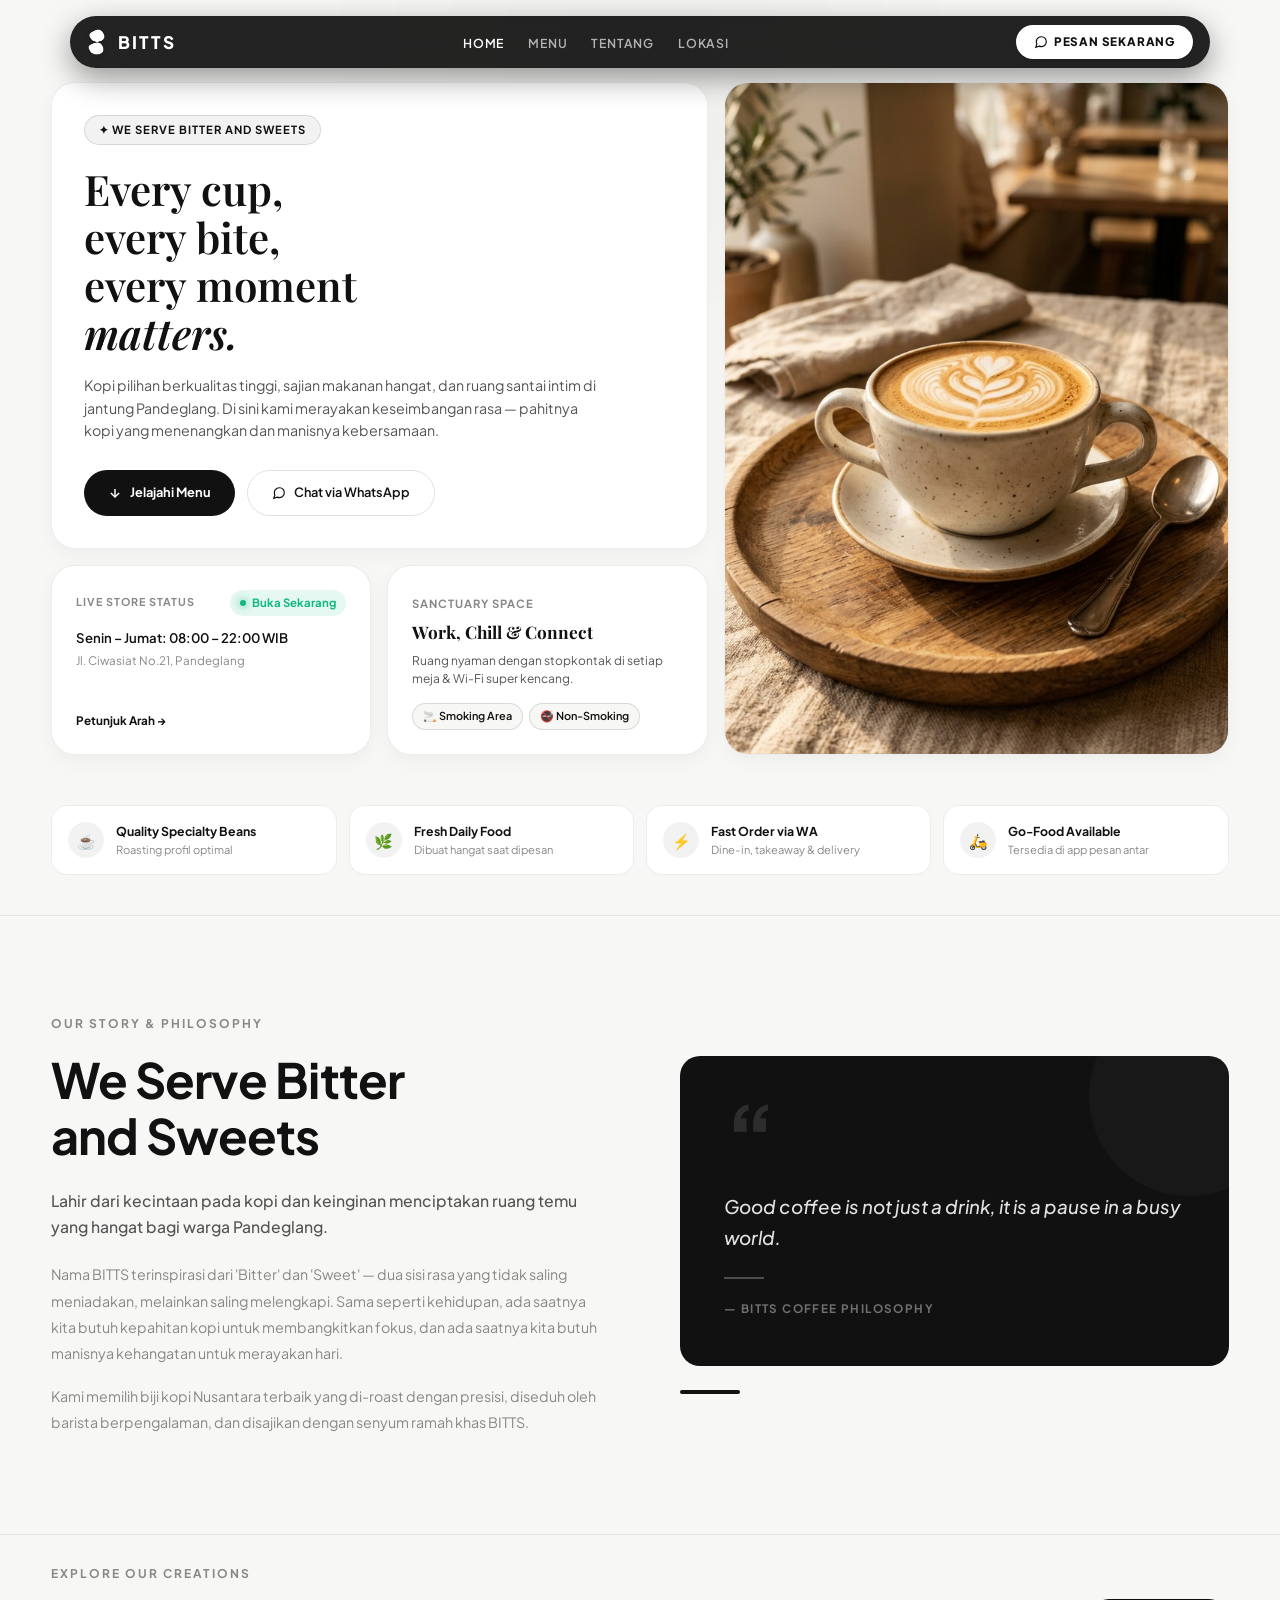
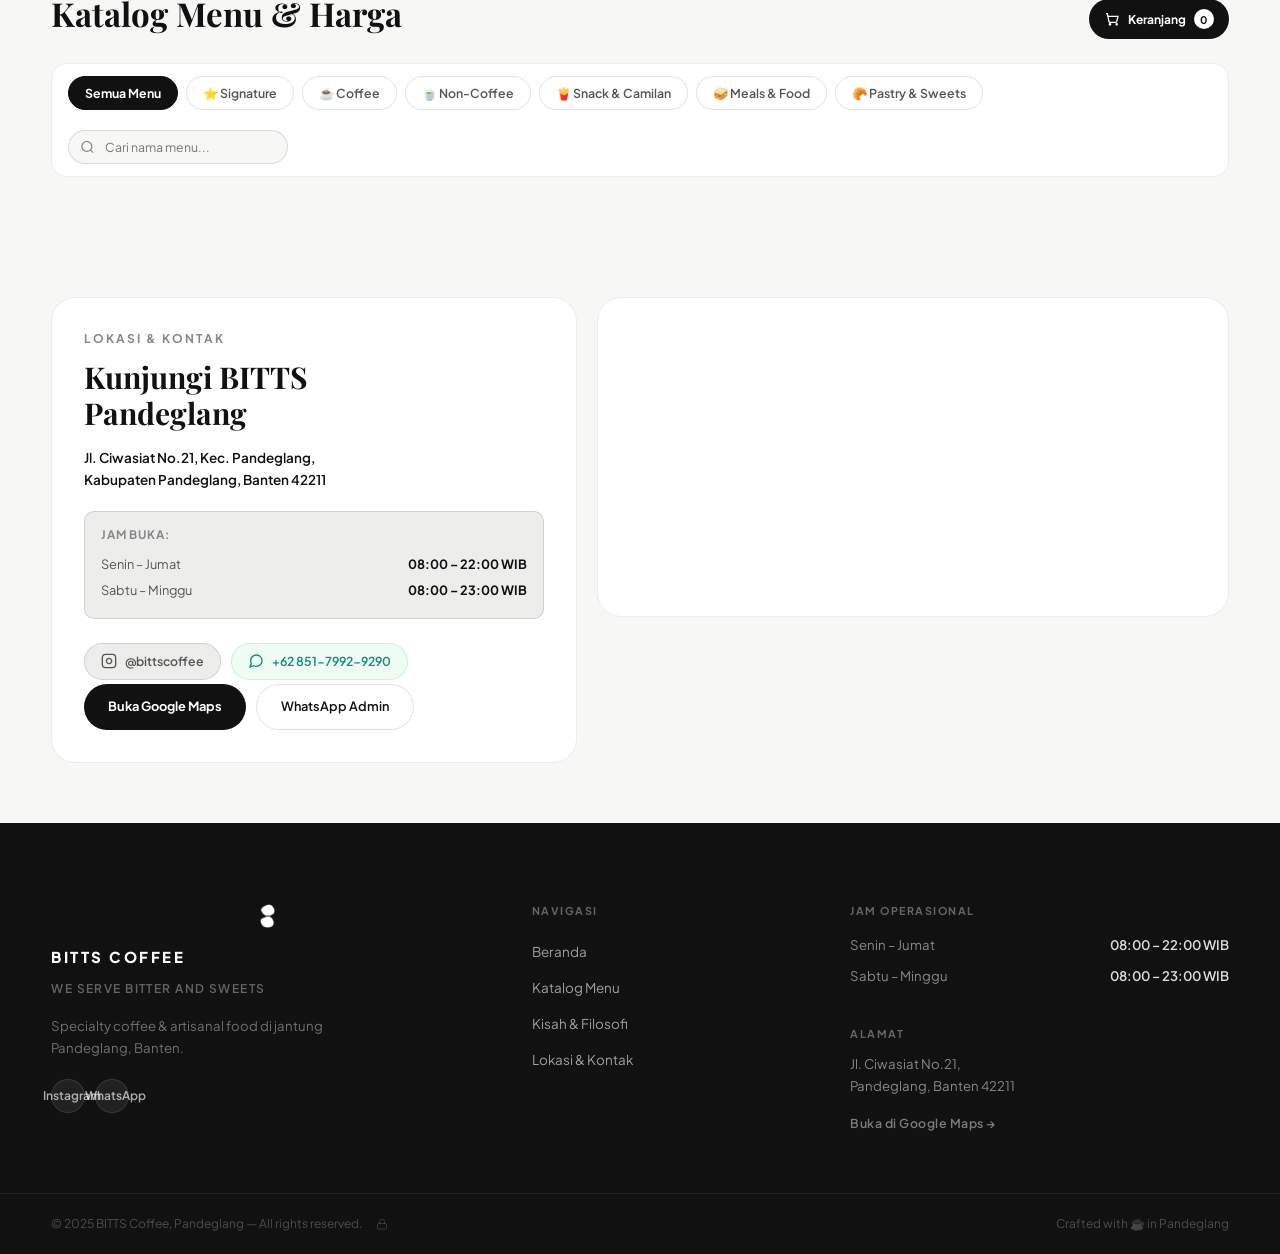
==== commit aacbcd50: "update" ====
--- a/index.html
+++ b/index.html
@@ -5,6 +5,12 @@
   <meta name="viewport" content="width=device-width, initial-scale=1.0">
   <title>BITTS Coffee | We Serve Bitter and Sweets — Pandeglang</title>
   <meta name="description" content="Specialty Coffee & Artisanal Food di Pandeglang, Banten. BITTS Coffee — We Serve Bitter and Sweets.">
+  <meta name="robots" content="index, follow">
+  <meta property="og:type" content="restaurant">
+  <meta property="og:title" content="BITTS Coffee | We Serve Bitter and Sweets">
+  <meta property="og:description" content="Specialty coffee, artisanal food, dan ruang nyaman di Pandeglang, Banten.">
+  <meta property="og:image" content="assets/images/hero-coffee.jpg">
+  <meta property="og:locale" content="id_ID">
 
   <!-- Google Fonts -->
   <link rel="preconnect" href="https://fonts.googleapis.com">
@@ -111,15 +117,6 @@
           <!-- Tile B: Artisan Visual -->
           <article class="bento-card bento-visual-tile hero-animate" style="animation-delay: 0.15s;">
             <img id="dynHeroImg" src="assets/images/hero-coffee.jpg" alt="Artisanal Latte Art BITTS Coffee Pandeglang" loading="eager">
-            <div class="visual-tile-overlay">
-              <div class="taste-notes-row">
-                <span class="taste-tag">☕ Specialty Arabica</span>
-                <span class="taste-tag">✨ Caramel Undertone</span>
-                <span class="taste-tag">🌿 Pandeglang Fresh</span>
-              </div>
-              <h3 class="visual-tile-title">Handcrafted Brews</h3>
-              <p class="visual-tile-desc">Disiapkan dengan takaran presisi dan biji kopi pilihan.</p>
-            </div>
           </article>
 
           <!-- Tile C + D: Subgrid row -->
@@ -251,6 +248,12 @@
             <div class="section-heading-sm">EXPLORE OUR CREATIONS</div>
             <h2 class="section-heading-lg">Katalog Menu &amp; Harga</h2>
           </div>
+          <button type="button" class="btn-cart-trigger" id="openCartBtn" aria-label="Buka keranjang pesanan">
+            <svg width="16" height="16" viewBox="0 0 24 24" fill="none" stroke="currentColor" stroke-width="2" aria-hidden="true">
+              <circle cx="9" cy="20" r="1"/><circle cx="19" cy="20" r="1"/><path d="M3 4h2l2.4 11.4a2 2 0 0 0 2 1.6h7.8a2 2 0 0 0 1.9-1.4L21 8H6"/>
+            </svg>
+            Keranjang <span id="cartCountBadge">0</span>
+          </button>
         </div>
 
         <!-- Controls -->
@@ -457,28 +460,27 @@
   <div class="order-modal-backdrop" id="clientOrderModal" role="dialog" aria-modal="true" aria-labelledby="modalTitle">
     <div class="order-modal-card">
       <div class="order-modal-header">
-        <h3 class="modal-heading" id="modalTitle">Detail Pesanan</h3>
+        <h3 class="modal-heading" id="modalTitle">Keranjang Pesanan</h3>
         <button id="closeOrderModalBtn" class="modal-close-btn" aria-label="Tutup">&times;</button>
       </div>
       <div class="order-modal-body">
-        <img src="" alt="" id="modalImg" class="order-thumb-img">
-        <div class="modal-item-row">
-          <h4 class="modal-item-name" id="modalName">—</h4>
-          <span class="modal-item-price" id="modalPrice">Rp 0</span>
-        </div>
-        <p class="modal-item-desc" id="modalDesc"></p>
+        <div id="cartItemsList" class="cart-items-list"></div>
+        <div class="cart-total-row">
+          <span>Total sementara</span>
+          <strong id="cartTotalPrice">Rp 0</strong>
+        </div>
 
         <label for="modalNotes" class="modal-notes-label">
-          Catatan Pesanan (suhu / gula / es / takeaway):
+          Catatan pesanan
         </label>
         <input type="text" id="modalNotes" class="order-notes-input"
-               placeholder="Contoh: less ice, less sugar, bawa pulang...">
-
-        <button id="sendWaOrderBtn" class="btn-submit-order-wa">
+               placeholder="Contoh: less ice, less sugar, takeaway...">
+
+        <button id="sendWaOrderBtn" class="btn-submit-order-wa" disabled>
           <svg width="18" height="18" viewBox="0 0 24 24" fill="none" stroke="currentColor" stroke-width="2" aria-hidden="true">
             <path d="M21 11.5a8.38 8.38 0 0 1-.9 3.8 8.5 8.5 0 0 1-7.6 4.7 8.38 8.38 0 0 1-3.8-.9L3 21l1.9-5.7a8.38 8.38 0 0 1-.9-3.8 8.5 8.5 0 0 1 4.7-7.6 8.38 8.38 0 0 1 3.8-.9h.5a8.48 8.48 0 0 1 8 8v.5z"/>
           </svg>
-          Lanjut Pesan via WhatsApp
+          Kirim Pesanan via WhatsApp
         </button>
       </div>
     </div>
--- a/css/style.css
+++ b/css/style.css
@@ -630,6 +630,34 @@
   color: var(--text-primary);
 }
 
+.btn-cart-trigger {
+  display: inline-flex;
+  align-items: center;
+  gap: 8px;
+  background: var(--bg-dark);
+  color: #FFFFFF;
+  padding: 10px 15px;
+  border-radius: var(--radius-full);
+  font-size: 0.8rem;
+  font-weight: 700;
+  white-space: nowrap;
+}
+
+.btn-cart-trigger:hover { background: var(--accent-brand-hover); }
+
+#cartCountBadge {
+  min-width: 20px;
+  height: 20px;
+  padding: 0 5px;
+  display: inline-flex;
+  align-items: center;
+  justify-content: center;
+  border-radius: var(--radius-full);
+  background: #FFFFFF;
+  color: var(--text-primary);
+  font-size: 0.7rem;
+}
+
 /* Controls Bar */
 .catalog-controls {
   display: flex;
@@ -1132,6 +1160,91 @@
   font-family: inherit;
   font-size: 0.85rem;
   margin: 12px 0 20px;
+}
+
+.cart-items-list {
+  display: flex;
+  flex-direction: column;
+  gap: 10px;
+}
+
+.cart-empty-state {
+  padding: 28px 12px;
+  text-align: center;
+  color: var(--text-muted);
+  line-height: 1.7;
+}
+
+.cart-item-row {
+  display: flex;
+  align-items: center;
+  justify-content: space-between;
+  gap: 12px;
+  padding: 12px 0;
+  border-bottom: 1px solid var(--border-soft);
+}
+
+.cart-item-info {
+  min-width: 0;
+  display: flex;
+  flex-direction: column;
+  gap: 3px;
+}
+
+.cart-item-info strong {
+  color: var(--text-primary);
+  font-size: 0.88rem;
+}
+
+.cart-item-info span {
+  color: var(--text-muted);
+  font-size: 0.75rem;
+}
+
+.cart-item-actions {
+  display: flex;
+  align-items: center;
+  gap: 8px;
+  flex-shrink: 0;
+  color: var(--text-primary);
+  font-weight: 700;
+}
+
+.cart-qty-btn,
+.cart-remove-btn {
+  width: 27px;
+  height: 27px;
+  display: inline-flex;
+  align-items: center;
+  justify-content: center;
+  border: 1px solid var(--border-medium);
+  border-radius: 50%;
+  color: var(--text-primary);
+  font-size: 1rem;
+}
+
+.cart-qty-btn:hover { background: var(--bg-alt); }
+
+.cart-remove-btn {
+  margin-left: 3px;
+  border-color: rgba(220, 38, 38, 0.25);
+  color: var(--accent-red);
+}
+
+.cart-total-row {
+  display: flex;
+  justify-content: space-between;
+  align-items: center;
+  margin-top: 18px;
+  padding-top: 15px;
+  border-top: 2px solid var(--text-primary);
+  color: var(--text-secondary);
+  font-size: 0.85rem;
+}
+
+.cart-total-row strong {
+  color: var(--text-primary);
+  font-size: 1.05rem;
 }
 
 .btn-submit-order-wa {
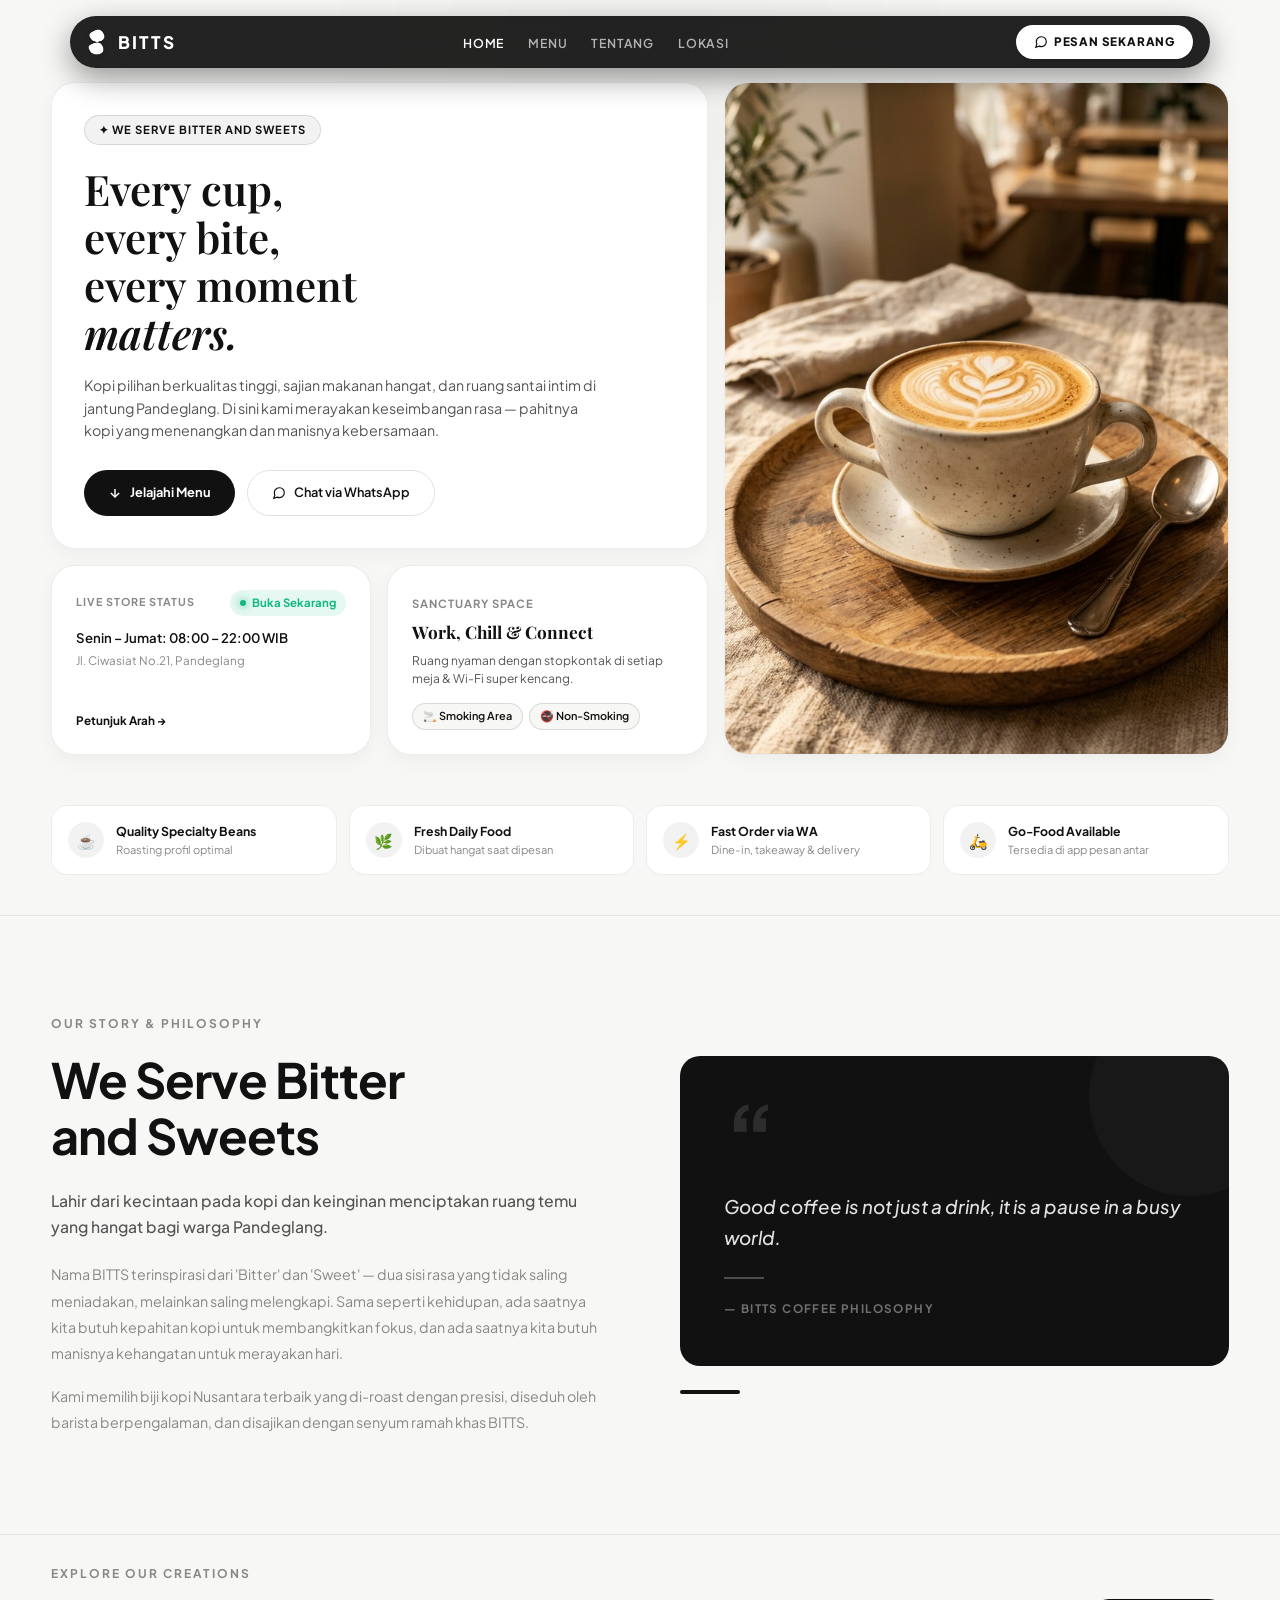
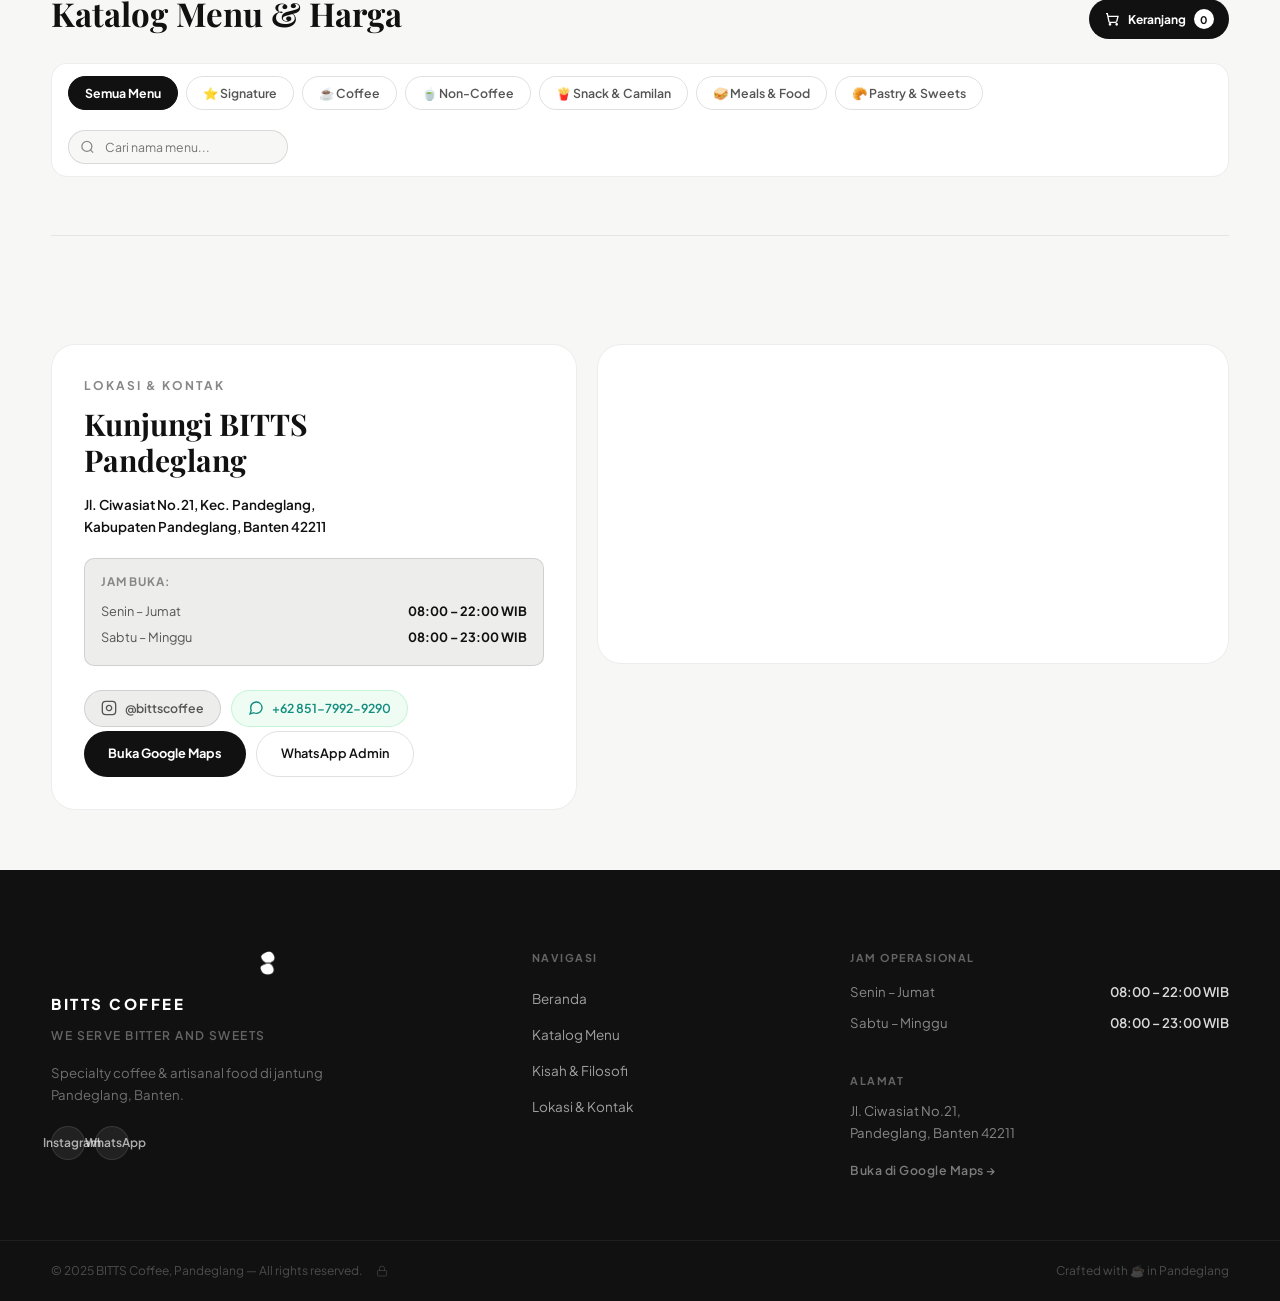
==== commit f67b5647: "Improve mobile UI and cart experience" ====
--- a/index.html
+++ b/index.html
@@ -277,6 +277,7 @@
 
         <!-- Cards Grid (rendered by app.js) -->
         <div class="compact-menu-grid" id="compactMenuGrid"></div>
+        <div class="menu-pagination" id="menuPagination" aria-label="Navigasi halaman menu"></div>
 
       </div>
     </section>
@@ -445,6 +446,12 @@
        9. FLOATING WHATSAPP BUTTON
        ═══════════════════════════════════════════════ -->
   <div class="floating-wa-wrap" id="floatingWAWrap" style="display:none;">
+    <button type="button" class="floating-cart-btn" id="floatingCartBtn" aria-label="Buka keranjang pesanan" title="Buka keranjang pesanan">
+      <svg width="22" height="22" viewBox="0 0 24 24" fill="none" stroke="currentColor" stroke-width="2" aria-hidden="true">
+        <circle cx="9" cy="20" r="1"/><circle cx="19" cy="20" r="1"/><path d="M3 4h2l2.4 11.4a2 2 0 0 0 2 1.6h7.8a2 2 0 0 0 1.9-1.4L21 8H6"/>
+      </svg>
+      <span id="floatingCartCount">0</span>
+    </button>
     <div class="floating-wa-tooltip" id="floatingWATooltip">Chat dengan kami! 👋</div>
     <a href="#" class="floating-wa-btn" id="floatingWABtn" target="_blank" rel="noopener" title="Chat WhatsApp BITTS Coffee">
       <svg width="28" height="28" viewBox="0 0 24 24" fill="currentColor" aria-hidden="true">
--- a/css/style.css
+++ b/css/style.css
@@ -877,6 +877,48 @@
   padding: 50px 20px;
   color: var(--text-secondary);
 }
+
+.menu-pagination {
+  display: flex;
+  align-items: center;
+  justify-content: space-between;
+  gap: 16px;
+  margin-top: 28px;
+  padding-top: 18px;
+  border-top: 1px solid var(--border-soft);
+}
+
+.menu-result-count {
+  color: var(--text-muted);
+  font-size: 0.78rem;
+  font-weight: 600;
+}
+
+.menu-page-controls {
+  display: flex;
+  align-items: center;
+  gap: 6px;
+}
+
+.menu-page-btn {
+  min-width: 34px;
+  height: 34px;
+  padding: 0 9px;
+  border: 1px solid var(--border-medium);
+  border-radius: var(--radius-sm);
+  color: var(--text-secondary);
+  font-size: 0.78rem;
+  font-weight: 700;
+}
+
+.menu-page-btn:hover:not(:disabled),
+.menu-page-btn.active {
+  background: var(--accent-brand);
+  border-color: var(--accent-brand);
+  color: #FFFFFF;
+}
+
+.menu-page-btn:disabled { opacity: 0.35; cursor: not-allowed; }
 
 /* ==========================================================================
    COMPACT LOCATION & FOOTER
@@ -1912,6 +1954,43 @@
               box-shadow 0.3s ease;
 }
 
+.floating-cart-btn {
+  position: relative;
+  width: 48px;
+  height: 48px;
+  border-radius: 50%;
+  background: var(--bg-dark);
+  color: #FFFFFF;
+  display: flex;
+  align-items: center;
+  justify-content: center;
+  box-shadow: 0 8px 24px rgba(17, 17, 17, 0.3);
+  transition: transform 0.3s ease, background 0.3s ease;
+}
+
+.floating-cart-btn:hover {
+  background: var(--accent-brand-hover);
+  transform: translateY(-2px) scale(1.06);
+}
+
+#floatingCartCount {
+  position: absolute;
+  top: -4px;
+  right: -4px;
+  min-width: 20px;
+  height: 20px;
+  padding: 0 5px;
+  display: inline-flex;
+  align-items: center;
+  justify-content: center;
+  border-radius: 50%;
+  background: #FFFFFF;
+  color: var(--text-primary);
+  border: 2px solid var(--bg-dark);
+  font-size: 0.68rem;
+  font-weight: 800;
+}
+
 .floating-wa-btn:hover {
   transform: scale(1.1) translateY(-2px);
   box-shadow: 0 14px 40px rgba(37, 211, 102, 0.55);
@@ -1932,6 +2011,9 @@
 }
 
 .floating-wa-tooltip {
+  position: absolute;
+  right: 0;
+  bottom: 70px;
   background: var(--bg-dark);
   color: #FFFFFF;
   font-size: 0.82rem;
@@ -1960,6 +2042,7 @@
     width: 52px;
     height: 52px;
   }
+  .floating-cart-btn { width: 46px; height: 46px; }
 }
 
 /* ==========================================================================
--- a/css/responsive.css
+++ b/css/responsive.css
@@ -36,24 +36,48 @@
 }
 
 @media (max-width: 768px) {
+  :root { --mobile-gutter: 16px; }
+
+  html { font-size: 15px; }
+
+  body { padding-bottom: env(safe-area-inset-bottom); }
+
+  .container {
+    width: calc(100% - (var(--mobile-gutter) * 2));
+  }
+
   .header-wrapper {
-    top: 10px;
+    top: max(8px, env(safe-area-inset-top));
     padding: 0 10px;
   }
 
   .compact-navbar {
     padding: 6px 12px;
-  }
+    min-height: 48px;
+  }
+
+  .brand-logo-img { height: 24px; }
+  .brand-title-compact { font-size: 1rem; letter-spacing: 1.5px; }
+
+  .nav-actions-compact { gap: 5px; }
+
+  .btn-order-compact {
+    padding: 9px 10px;
+    font-size: 0.68rem;
+    letter-spacing: 0.4px;
+  }
+
+  .btn-order-compact svg { display: none; }
 
   .nav-links-compact {
     position: fixed;
     top: 64px;
     left: 16px;
     right: 16px;
-    background: #181513;
-    border: 1px solid var(--border-glass);
+    background: rgba(17, 17, 17, 0.98);
+    border: 1px solid rgba(255, 255, 255, 0.14);
     border-radius: var(--radius-md);
-    padding: 20px;
+    padding: 14px;
     flex-direction: column;
     align-items: flex-start;
     gap: 16px;
@@ -67,15 +91,40 @@
 
   .mobile-nav-btn {
     display: block;
+    width: 40px;
+    height: 40px;
+    border-radius: 50%;
+  }
+
+  .nav-item-link {
+    display: block;
+    width: 100%;
+    padding: 9px 4px;
+    font-size: 0.85rem;
   }
 
   .bento-card {
-    padding: 24px;
-  }
+    padding: 20px;
+    border-radius: var(--radius-md);
+  }
+
+  .hero-bento-section { padding: 22px 0 28px; }
 
   .hero-editorial-title {
-    font-size: 2.2rem;
-  }
+    font-size: clamp(2rem, 9vw, 2.35rem);
+  }
+
+  .hero-editorial-desc { font-size: 0.88rem; }
+  .hero-actions-row { flex-direction: column; align-items: stretch; gap: 9px; }
+  .hero-actions-row > a { justify-content: center; }
+
+  .bento-visual-tile img {
+    min-height: 240px;
+    max-height: 300px;
+  }
+
+  .bento-subgrid { gap: 12px; }
+  .bento-status-card, .bento-vibe-card { min-height: 190px; }
 
   .bento-subgrid {
     grid-template-columns: 1fr;
@@ -88,19 +137,95 @@
   .catalog-controls {
     flex-direction: column;
     align-items: stretch;
-  }
+    padding: 10px;
+    gap: 10px;
+    min-width: 0;
+  }
+
+  .category-filter-pills {
+    width: 100%;
+    max-width: 100%;
+    min-width: 0;
+    overflow-x: auto;
+    overflow-y: hidden;
+  }
+
+  .section-title-wrap { align-items: flex-start; gap: 12px; }
+  .section-heading-lg { font-size: 1.8rem; }
+  .btn-cart-trigger { padding: 9px 12px; font-size: 0.74rem; }
 
   .search-input-pill {
     width: 100%;
   }
 
   .compact-menu-grid {
-    grid-template-columns: 1fr;
-  }
+    grid-template-columns: repeat(2, minmax(0, 1fr));
+    gap: 12px;
+  }
+
+  .menu-pagination {
+    align-items: stretch;
+    flex-direction: column;
+    gap: 12px;
+  }
+
+  .menu-result-count { text-align: center; }
+  .menu-page-controls { justify-content: center; }
+
+  .card-img-wrap { height: 135px; }
+  .card-content-wrap { padding: 12px; }
+  .card-title { font-size: 1rem; }
+  .card-desc { font-size: 0.74rem; margin-bottom: 10px; }
+  .card-price { font-size: 0.88rem; }
+  .btn-card-wa { padding: 7px 9px; font-size: 0.7rem; }
+  .btn-card-wa svg { display: none; }
+
+  .visit-info-tile { padding: 22px 20px; }
+  .visit-section-title { font-size: 1.75rem; }
+  .visit-map-tile { height: 260px; }
+  .visit-action-row > a { flex: 1 1 140px; justify-content: center; text-align: center; }
+
+  .order-modal-backdrop { padding: 10px; align-items: flex-end; }
+  .order-modal-card {
+    max-height: min(88vh, 680px);
+    border-radius: var(--radius-md) var(--radius-md) 0 0;
+  }
+  .order-modal-body { padding: 18px; }
+  .cart-item-row { align-items: flex-start; }
+  .cart-item-actions { gap: 6px; }
 
   .footer-inner {
     flex-direction: column;
     text-align: center;
     gap: 16px;
   }
-}
+
+  .footer-grid {
+    grid-template-columns: 1fr;
+    gap: 28px;
+    text-align: center;
+  }
+
+  .footer-brand-col, .footer-nav-col, .footer-hours-col { align-items: center; }
+  .footer-social-row { justify-content: center; }
+  .footer-hours-row { justify-content: center; gap: 14px; }
+
+  .floating-wa-wrap { right: 14px; bottom: max(14px, env(safe-area-inset-bottom)); }
+}
+
+@media (max-width: 420px) {
+  .compact-menu-grid { grid-template-columns: 1fr; }
+  .card-img-wrap { height: 180px; }
+  .btn-order-compact { max-width: 104px; overflow: hidden; text-overflow: ellipsis; }
+  .hero-editorial-title { font-size: 2rem; }
+  .hours-detail { flex-direction: column; gap: 2px; }
+  .hours-detail strong { font-size: 0.82rem; }
+}
+
+@media (prefers-reduced-motion: reduce) {
+  *, *::before, *::after {
+    scroll-behavior: auto !important;
+    animation-duration: 0.01ms !important;
+    transition-duration: 0.01ms !important;
+  }
+}
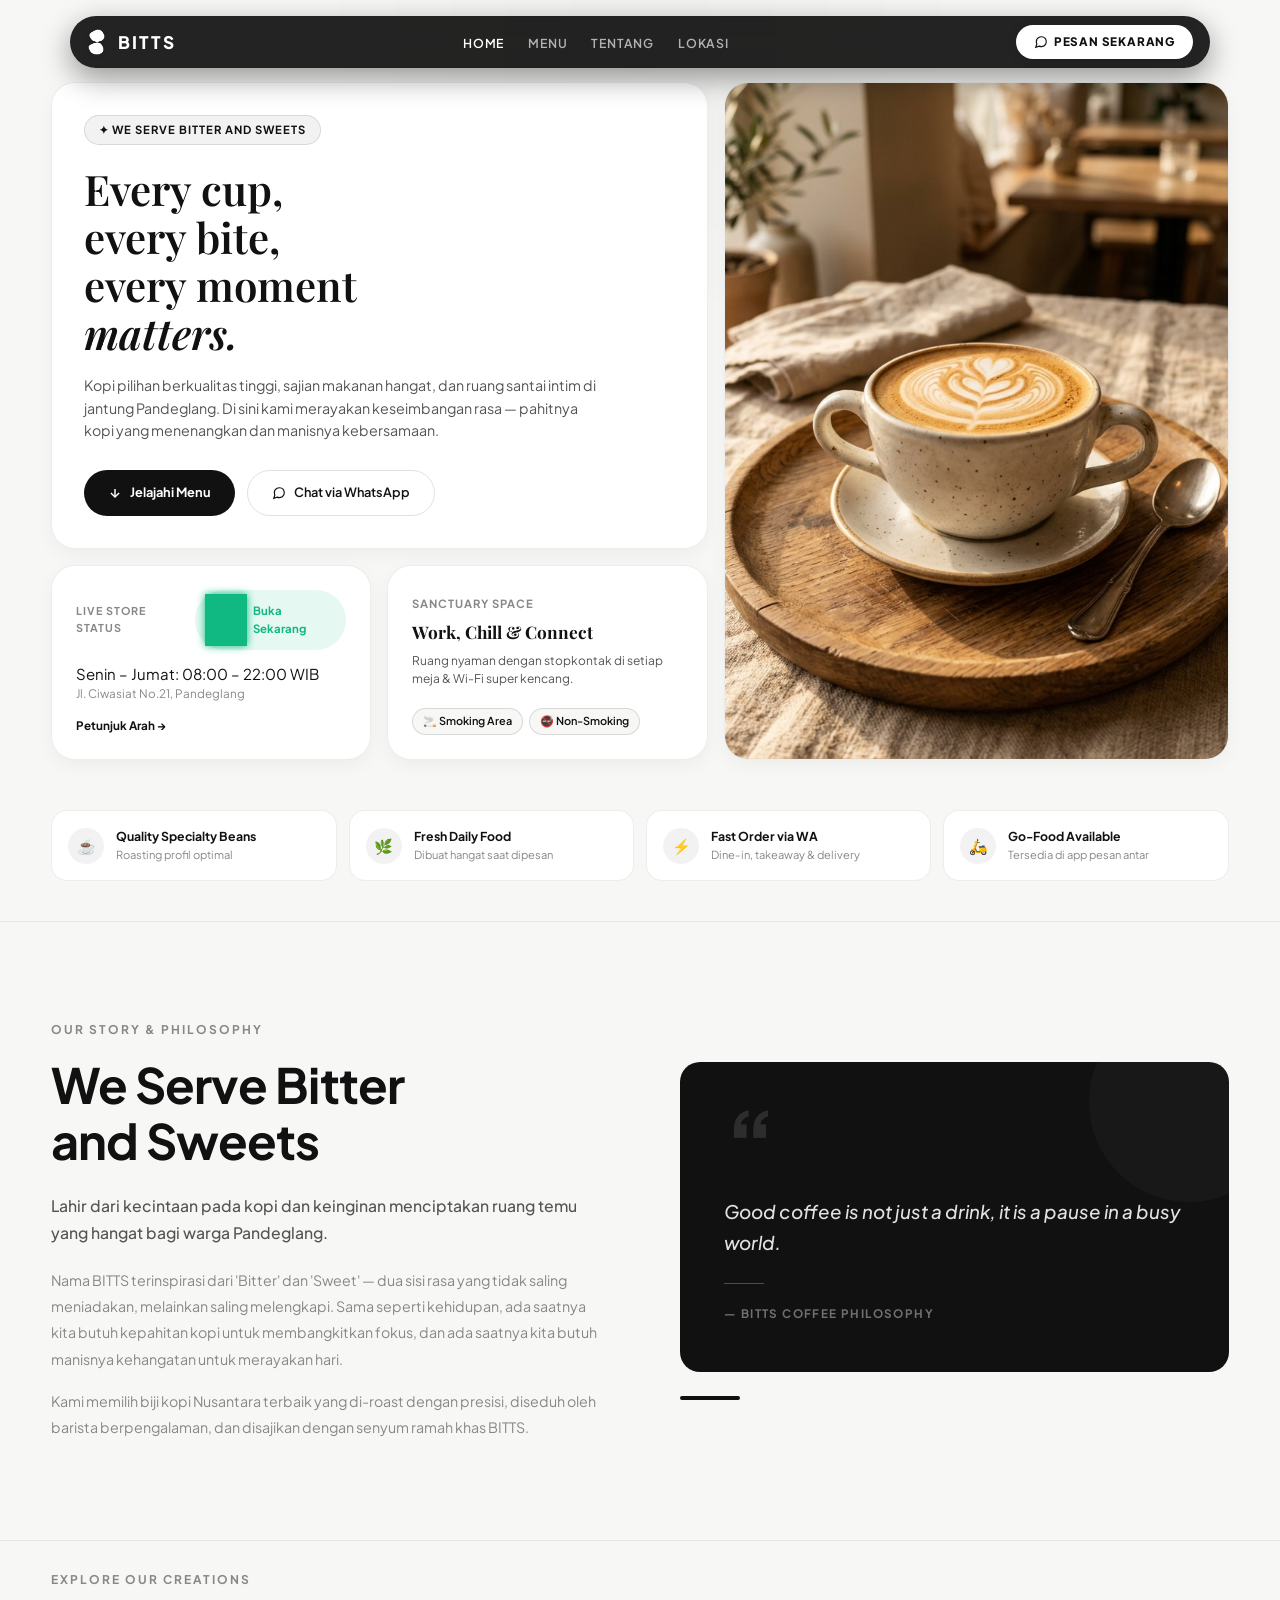
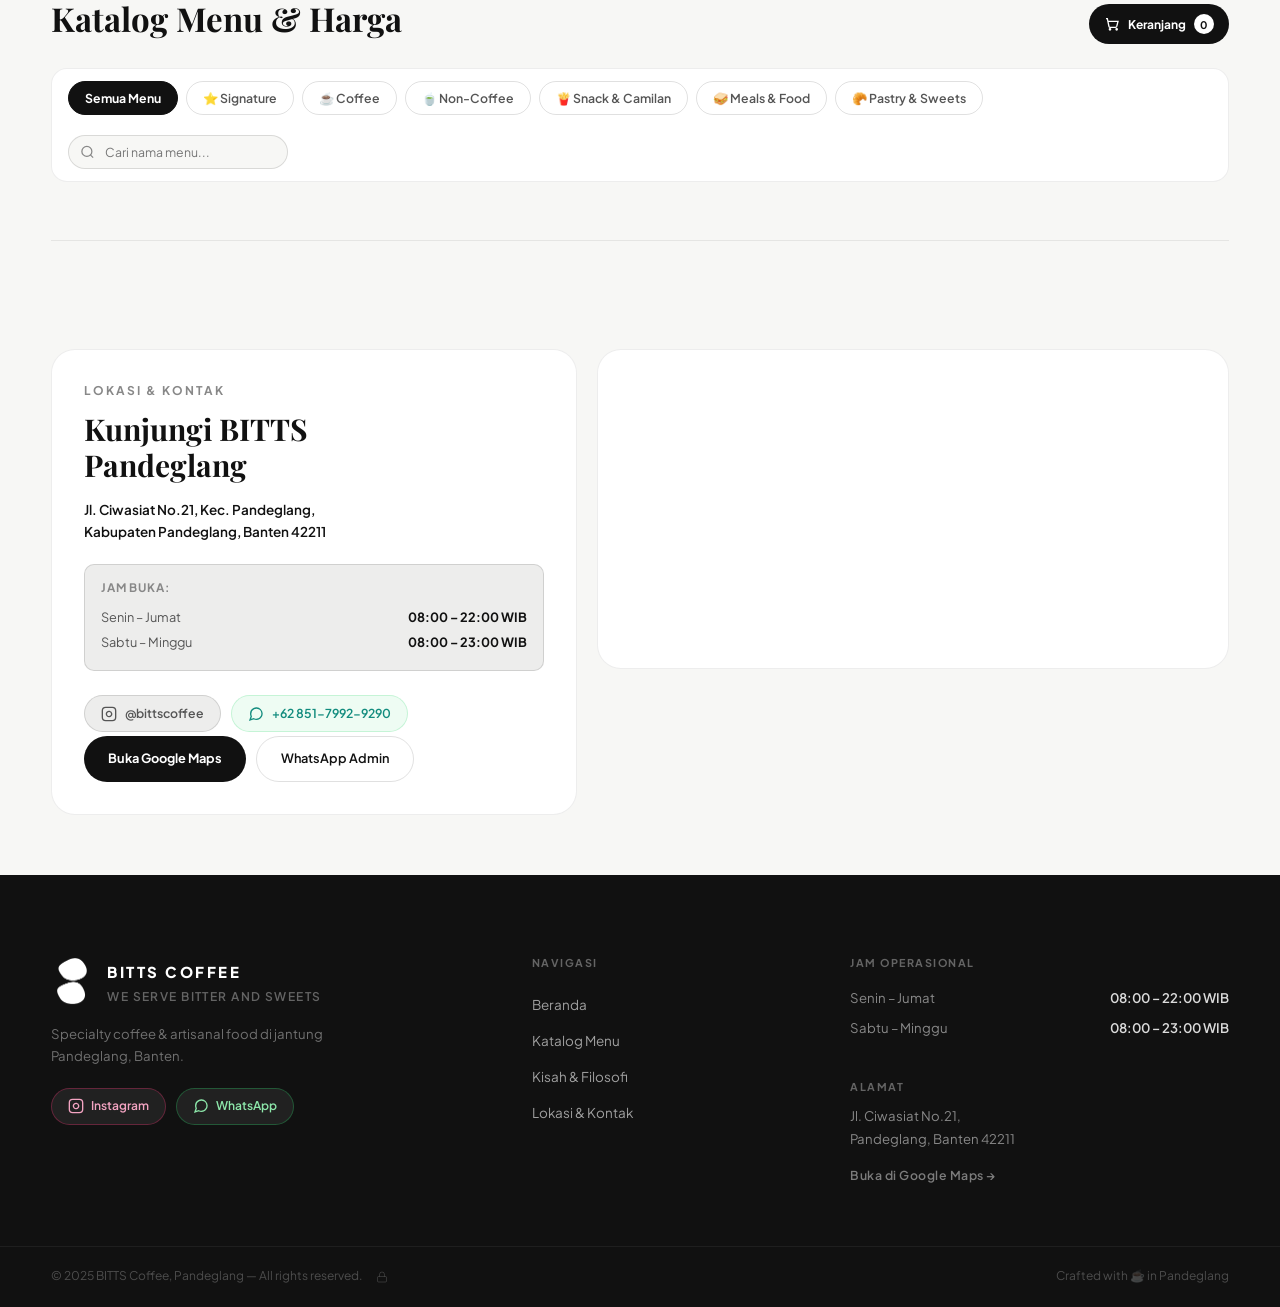
==== commit bba162e9: "Polish footer branding and social links" ====
--- a/index.html
+++ b/index.html
@@ -64,7 +64,7 @@
 
       <!-- Action Buttons -->
       <div class="nav-actions-compact">
-        <a href="#" id="navWaBtn" target="_blank" rel="noopener" class="btn-order-compact">
+        <a href="#catalog" id="navWaBtn" class="btn-order-compact">
           <svg width="14" height="14" viewBox="0 0 24 24" fill="none" stroke="currentColor" stroke-width="2" aria-hidden="true">
             <path d="M21 11.5a8.38 8.38 0 0 1-.9 3.8 8.5 8.5 0 0 1-7.6 4.7 8.38 8.38 0 0 1-3.8-.9L3 21l1.9-5.7a8.38 8.38 0 0 1-.9-3.8 8.5 8.5 0 0 1 4.7-7.6 8.38 8.38 0 0 1 3.8-.9h.5a8.48 8.48 0 0 1 8 8v.5z"/>
           </svg>
@@ -364,9 +364,13 @@
 
       <!-- Brand Column -->
       <div class="footer-brand-col">
-        <img src="assets/bitts-logo-tight-white.png" alt="BITTS Logo" class="footer-logo-img">
-        <span class="footer-brand-name">BITTS COFFEE</span>
-        <span class="footer-tagline" id="dynFooterTagline">We Serve Bitter and Sweets</span>
+        <div class="footer-brand-lockup">
+          <img src="assets/bitts-logo-tight-white.png" alt="BITTS Logo" class="footer-logo-img">
+          <div class="footer-brand-lockup-text">
+            <span class="footer-brand-name">BITTS COFFEE</span>
+            <span class="footer-tagline" id="dynFooterTagline">We Serve Bitter and Sweets</span>
+          </div>
+        </div>
         <p class="footer-brand-desc">Specialty coffee & artisanal food di jantung Pandeglang, Banten.</p>
         <div class="footer-social-row">
           <a href="https://instagram.com/bittscoffee" target="_blank" rel="noopener"
--- a/css/style.css
+++ b/css/style.css
@@ -171,10 +171,11 @@
 }
 
 .footer-logo-img {
-  height: 26px;
-  width: auto;
+  width: 42px;
+  height: 52px;
   object-fit: contain;
   display: block;
+  flex: 0 0 auto;
 }
 
 .brand-title-compact {
@@ -485,11 +486,13 @@
 .pulse-dot {
   width: 6px;
   height: 6px;
-  border-radius: 50%;
+  width: 42px;
+  height: 52px;
   background: currentColor;
   box-shadow: 0 0 8px currentColor;
-}
-
+  flex: 0 0 auto;
+}
+  width: 100%;
 .store-hours-text {
   font-size: 0.88rem;
   font-weight: 600;
@@ -1748,6 +1751,19 @@
   gap: 12px;
 }
 
+.footer-brand-lockup {
+  display: flex;
+  align-items: center;
+  gap: 14px;
+  min-height: 52px;
+}
+
+.footer-brand-lockup-text {
+  display: flex;
+  flex-direction: column;
+  gap: 5px;
+}
+
 .footer-brand-name {
   font-weight: 800;
   font-size: 1rem;
@@ -1777,12 +1793,21 @@
   gap: 10px;
   margin-top: 8px;
   flex-wrap: wrap;
+  width: max-content;
+  max-width: 100%;
+}
+.footer-social-row {
+  align-items: center;
 }
 
 .footer-social-pill {
   display: inline-flex;
   align-items: center;
   gap: 7px;
+  flex: 0 0 auto;
+  white-space: nowrap;
+  width: auto;
+  height: auto;
   padding: 8px 16px;
   border-radius: var(--radius-full);
   font-size: 0.8rem;
@@ -1791,6 +1816,14 @@
   border: 1px solid rgba(255,255,255,0.1);
   color: rgba(255,255,255,0.65);
   transition: var(--transition);
+}
+.footer-social-pill:first-child {
+  border-color: rgba(225, 48, 108, 0.35);
+  color: #F4A4C2;
+}
+.footer-social-pill:last-child {
+  border-color: rgba(37, 211, 102, 0.3);
+  color: #8DE7AA;
 }
 
 .footer-social-pill:hover {
--- a/css/responsive.css
+++ b/css/responsive.css
@@ -207,6 +207,8 @@
   }
 
   .footer-brand-col, .footer-nav-col, .footer-hours-col { align-items: center; }
+  .footer-brand-lockup { text-align: left; }
+  .footer-brand-desc { max-width: 300px; text-align: center; }
   .footer-social-row { justify-content: center; }
   .footer-hours-row { justify-content: center; gap: 14px; }
 
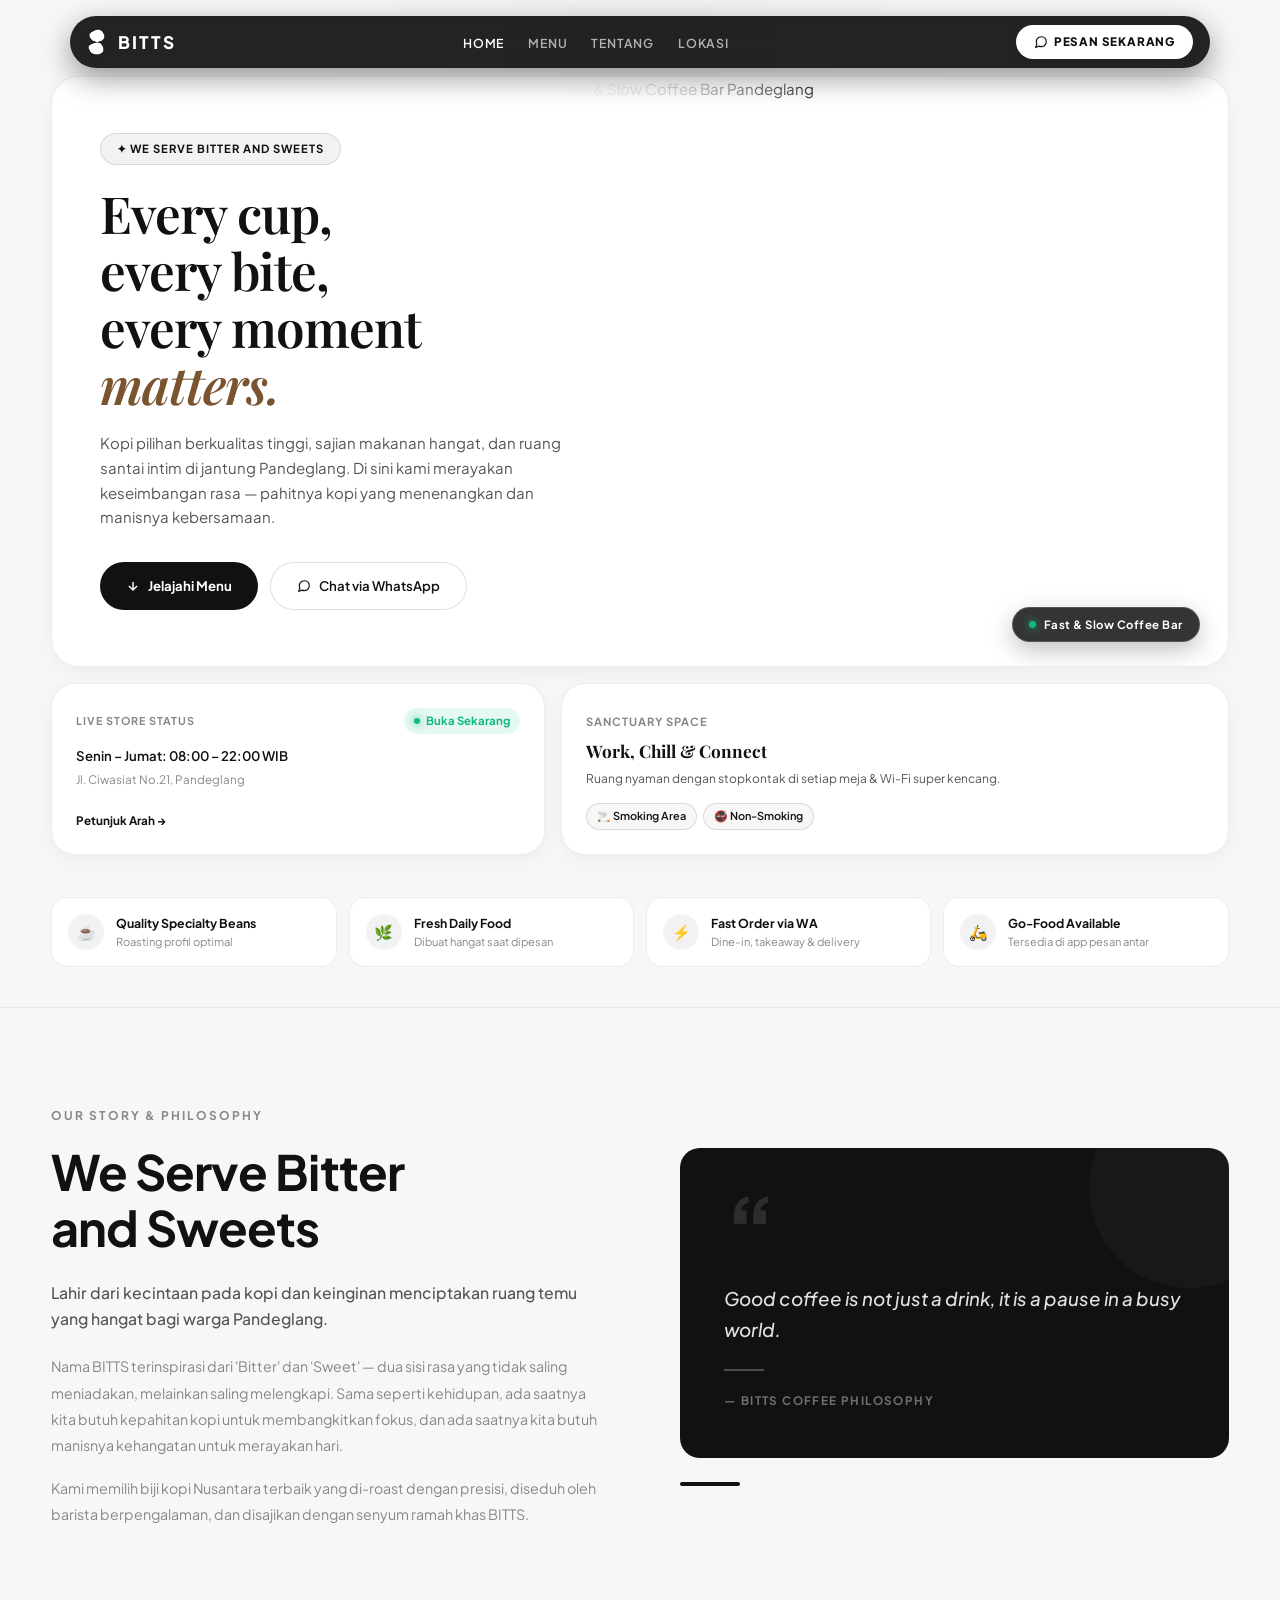
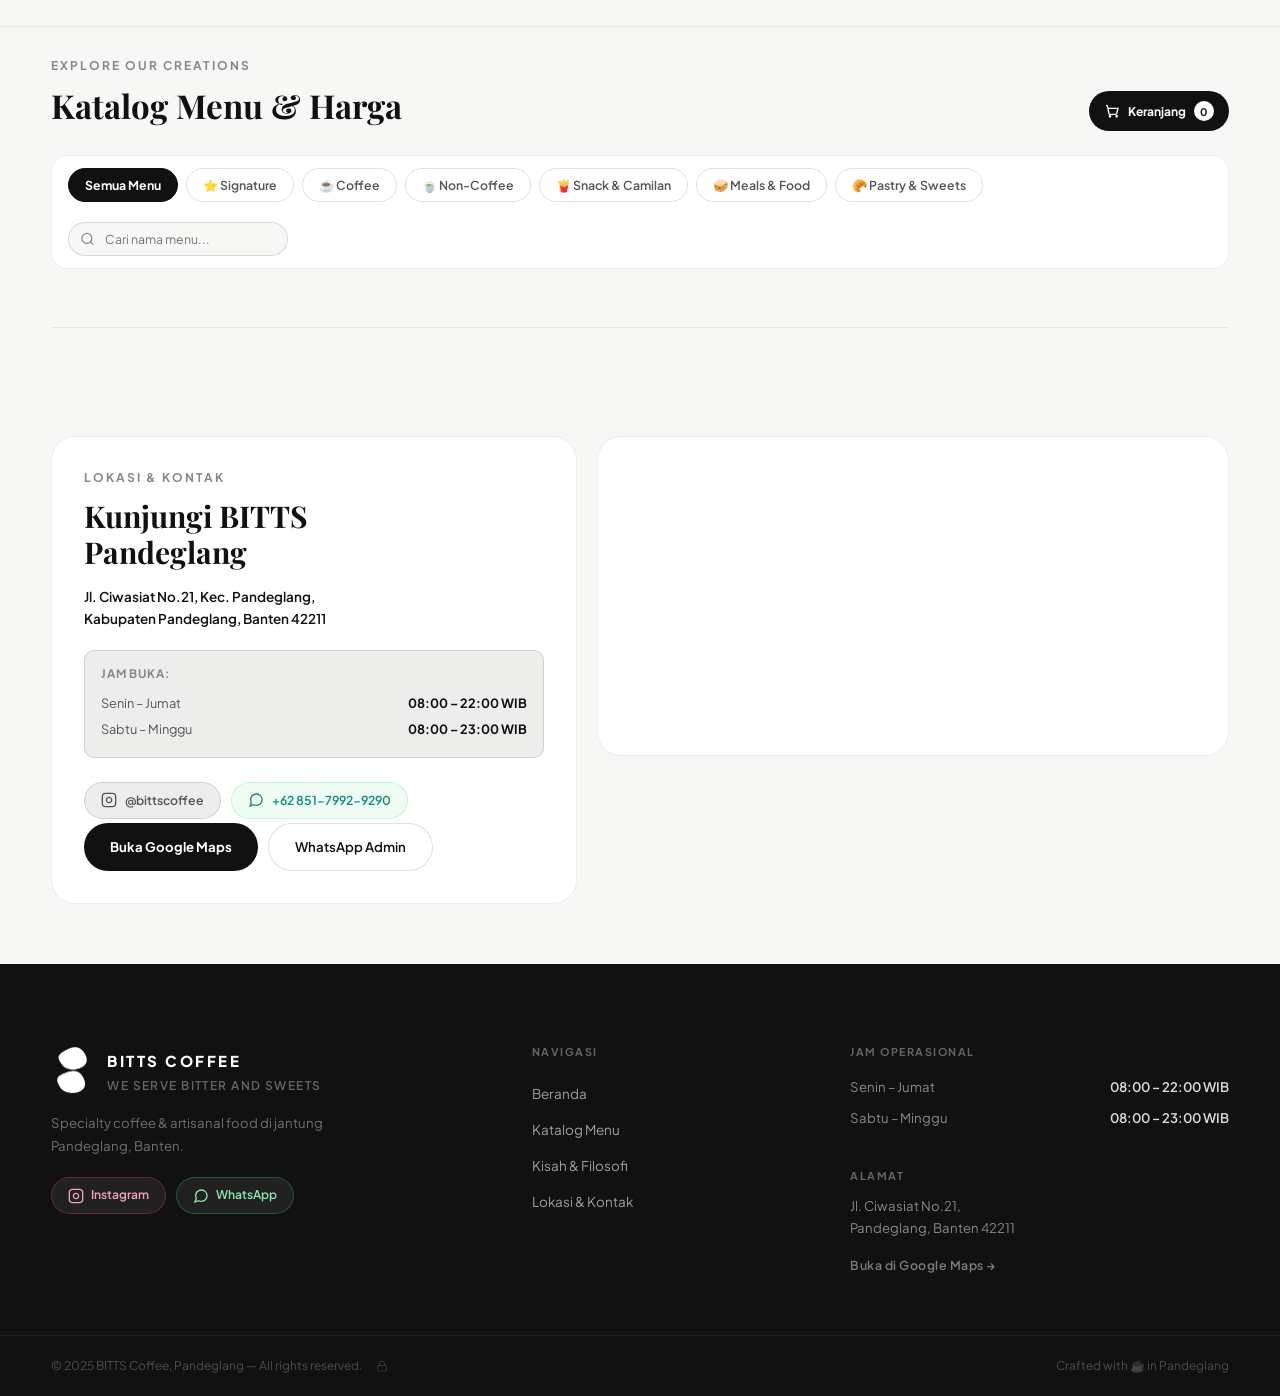
==== commit 588972f9: "." ====
--- a/index.html
+++ b/index.html
@@ -81,23 +81,36 @@
     <!-- ═══════════════════════════════════════════════
          2. HERO BENTO GRID
          ═══════════════════════════════════════════════ -->
-    <section class="hero-bento-section" id="home">
+    <!-- ═══════════════════════════════════════════════
+         2. HERO UNIFIED SECTION (Single Grand Canvas)
+         ═══════════════════════════════════════════════ -->
+    <section class="hero-unified-section" id="home">
       <div class="container">
-        <div class="bento-grid">
-
-          <!-- Tile A: Main Statement -->
-          <article class="bento-card bento-main-tile hero-animate">
-            <div>
-              <div class="slogan-pill-modern">
-                <span id="dynHeroBadge">✦ We Serve Bitter and Sweets</span>
-              </div>
-              <h1 class="hero-editorial-title" id="dynHeroTitle">
-                Every cup,<br>every bite,<br>every moment<br><em>matters.</em>
-              </h1>
-              <p class="hero-editorial-desc" id="dynHeroDesc">
-                Kopi pilihan berkualitas tinggi, sajian makanan hangat, dan ruang santai intim di jantung Pandeglang. Di sini kami merayakan keseimbangan rasa — pahitnya kopi yang menenangkan dan manisnya kebersamaan.
-              </p>
-            </div>
+
+        <!-- Master Unified Card: Typography + Integrated Coffee Photo -->
+        <article class="hero-unified-card hero-animate">
+          <!-- Background Photo & Multi-Stop Seamless Gradient -->
+          <div class="hero-backdrop-container">
+            <img id="dynHeroImg" src="assets/uploads/WhatsApp_Image_2026-09-21_at_15_41_51_jpeg_1789983223824.jpg" alt="BITTS Fast &amp; Slow Coffee Bar Pandeglang" class="hero-backdrop-img" loading="eager">
+            <div class="hero-backdrop-gradient" aria-hidden="true"></div>
+            <!-- Floating micro-badge on image -->
+            <div class="hero-floating-badge" aria-hidden="true">
+              <span class="hero-badge-dot"></span>
+              <span>Fast &amp; Slow Coffee Bar</span>
+            </div>
+          </div>
+
+          <!-- Foreground Statement Column -->
+          <div class="hero-content-column">
+            <div class="slogan-pill-modern">
+              <span id="dynHeroBadge">✦ We Serve Bitter and Sweets</span>
+            </div>
+            <h1 class="hero-editorial-title" id="dynHeroTitle">
+              Every cup,<br>every bite,<br>every moment<br><em>matters.</em>
+            </h1>
+            <p class="hero-editorial-desc" id="dynHeroDesc">
+              Kopi pilihan berkualitas tinggi, sajian makanan hangat, dan ruang santai intim di jantung Pandeglang. Di sini kami merayakan keseimbangan rasa — pahitnya kopi yang menenangkan dan manisnya kebersamaan.
+            </p>
             <div class="hero-actions-row">
               <a href="#catalog" class="btn-pill-primary" id="dynHeroCtaPrimary">
                 <svg width="14" height="14" viewBox="0 0 24 24" fill="none" stroke="currentColor" stroke-width="2.5" aria-hidden="true">
@@ -112,51 +125,44 @@
                 Chat via WhatsApp
               </a>
             </div>
+          </div>
+        </article>
+
+        <!-- Balanced Subgrid: Live Store Status & Sanctuary Space -->
+        <div class="hero-subgrid-row" id="story">
+          <!-- Tile C: Live Store Status -->
+          <article class="bento-card bento-status-card hero-animate" style="animation-delay: 0.15s;">
+            <div>
+              <div class="status-header-live">
+                <span class="status-label-text">LIVE STORE STATUS</span>
+                <span class="live-indicator" id="livePill">
+                  <span class="pulse-dot"></span>
+                  <span id="liveStatusText">Buka Sekarang</span>
+                </span>
+              </div>
+              <div class="store-hours-text" id="liveHoursDetail">Senin &ndash; Jumat: 08:00 &ndash; 22:00 WIB</div>
+              <div class="store-location-text">Jl. Ciwasiat No.21, Pandeglang</div>
+            </div>
+            <a href="https://maps.google.com/?q=Jl.+Ciwasiat+No.21+Pandeglang+Banten"
+               target="_blank" rel="noopener" class="bento-link-small" id="dynStatusMapsLink">
+              Petunjuk Arah &rarr;
+            </a>
           </article>
 
-          <!-- Tile B: Artisan Visual -->
-          <article class="bento-card bento-visual-tile hero-animate" style="animation-delay: 0.15s;">
-            <img id="dynHeroImg" src="assets/images/hero-coffee.jpg" alt="Artisanal Latte Art BITTS Coffee Pandeglang" loading="eager">
+          <!-- Tile D: Vibe & Space -->
+          <article class="bento-card bento-vibe-card hero-animate" style="animation-delay: 0.25s;">
+            <div>
+              <span class="vibe-tag">SANCTUARY SPACE</span>
+              <h3 class="vibe-title" id="dynSanctuaryTitle">Work, Chill &amp; Connect</h3>
+              <p class="vibe-desc" id="dynSanctuaryDesc">Ruang nyaman dengan stopkontak di setiap meja &amp; Wi-Fi super kencang.</p>
+            </div>
+            <div class="vibe-amenities" id="dynAmenitiesList">
+              <span class="amenity-chip">🚬 Smoking Area</span>
+              <span class="amenity-chip">🚭 Non-Smoking</span>
+            </div>
           </article>
-
-          <!-- Tile C + D: Subgrid row -->
-          <div class="bento-subgrid" id="story">
-
-            <!-- Tile C: Live Store Status -->
-            <article class="bento-card bento-status-card hero-animate" style="animation-delay: 0.25s;">
-              <div>
-                <div class="status-header-live">
-                  <span class="status-label-text">LIVE STORE STATUS</span>
-                  <span class="live-indicator" id="livePill">
-                    <span class="pulse-dot"></span>
-                    <span id="liveStatusText">Buka Sekarang</span>
-                  </span>
-                </div>
-                <div class="store-hours-text" id="liveHoursDetail">Senin &ndash; Jumat: 08:00 &ndash; 22:00 WIB</div>
-                <div class="store-location-text">Jl. Ciwasiat No.21, Pandeglang</div>
-              </div>
-              <a href="https://maps.google.com/?q=Jl.+Ciwasiat+No.21+Pandeglang+Banten"
-                 target="_blank" rel="noopener" class="bento-link-small" id="dynStatusMapsLink">
-                Petunjuk Arah &rarr;
-              </a>
-            </article>
-
-            <!-- Tile D: Vibe & Space -->
-            <article class="bento-card bento-vibe-card hero-animate" style="animation-delay: 0.35s;">
-              <div>
-                <span class="vibe-tag">SANCTUARY SPACE</span>
-                <h3 class="vibe-title" id="dynSanctuaryTitle">Work, Chill &amp; Connect</h3>
-                <p class="vibe-desc" id="dynSanctuaryDesc">Ruang nyaman dengan stopkontak di setiap meja &amp; Wi-Fi super kencang.</p>
-              </div>
-              <div class="vibe-amenities" id="dynAmenitiesList">
-                <span class="amenity-chip">🚬 Smoking Area</span>
-                <span class="amenity-chip">🚭 Non-Smoking</span>
-              </div>
-            </article>
-
-          </div><!-- /bento-subgrid -->
-
-        </div><!-- /bento-grid -->
+        </div><!-- /hero-subgrid-row -->
+
       </div>
     </section>
 
--- a/css/style.css
+++ b/css/style.css
@@ -249,17 +249,203 @@
 }
 
 /* ==========================================================================
-   HERO BENTO GRID (MODERN & COMPACT)
+   HERO UNIFIED MASTER SECTION (SINGLE GRAND CANVAS)
    ========================================================================== */
-.hero-bento-section {
-  padding: 30px 0 40px;
-}
-
-.bento-grid {
+.hero-unified-section {
+  padding: 24px 0 32px;
+}
+
+.hero-unified-card {
+  position: relative;
+  background: var(--bg-card);
+  border: 1px solid var(--border-soft);
+  border-radius: 28px;
+  box-shadow: var(--shadow-card);
+  overflow: hidden;
+  min-height: 540px;
+  display: flex;
+  align-items: center;
+  transition: var(--transition);
+}
+
+.hero-unified-card:hover {
+  border-color: var(--border-focus);
+  box-shadow: var(--shadow-glow);
+}
+
+/* Background image & gradient blend layer */
+.hero-backdrop-container {
+  position: absolute;
+  top: 0;
+  right: 0;
+  bottom: 0;
+  width: 62%;
+  height: 100%;
+  pointer-events: none;
+  z-index: 1;
+  overflow: hidden;
+}
+
+.hero-backdrop-img {
+  width: 100%;
+  height: 100%;
+  object-fit: cover;
+  object-position: center 30%;
+  transform: scale(1);
+  filter: contrast(1.04) saturate(1.05);
+  transition: transform 0.8s cubic-bezier(0.16, 1, 0.3, 1);
+}
+
+.hero-unified-card:hover .hero-backdrop-img {
+  transform: scale(1.04);
+}
+
+/* Multi-stop smooth gradient blend — jernih di sisi foto */
+.hero-backdrop-gradient {
+  position: absolute;
+  inset: 0;
+  background: linear-gradient(
+    90deg,
+    #FFFFFF 0%,
+    rgba(255, 255, 255, 0.98) 12%,
+    rgba(255, 255, 255, 0.8) 26%,
+    rgba(255, 255, 255, 0.2) 42%,
+    rgba(255, 255, 255, 0) 56%,
+    transparent 100%
+  );
+  pointer-events: none;
+}
+
+/* Floating micro-badge on image */
+.hero-floating-badge {
+  position: absolute;
+  bottom: 24px;
+  right: 28px;
+  display: inline-flex;
+  align-items: center;
+  gap: 8px;
+  background: rgba(17, 17, 17, 0.85);
+  backdrop-filter: blur(16px);
+  -webkit-backdrop-filter: blur(16px);
+  color: #FFFFFF;
+  border: 1px solid rgba(255, 255, 255, 0.16);
+  border-radius: var(--radius-full);
+  padding: 8px 16px;
+  font-size: 0.76rem;
+  font-weight: 700;
+  letter-spacing: 0.5px;
+  box-shadow: 0 8px 24px rgba(0, 0, 0, 0.25);
+  pointer-events: auto;
+}
+
+.hero-badge-dot {
+  width: 7px;
+  height: 7px;
+  border-radius: 50%;
+  background: #10B981;
+  box-shadow: 0 0 8px #10B981;
+}
+
+/* Content column on left */
+.hero-content-column {
+  position: relative;
+  z-index: 2;
+  padding: 56px 48px;
+  max-width: 620px;
+}
+
+.slogan-pill-modern {
+  display: inline-flex;
+  align-items: center;
+  gap: 8px;
+  background: rgba(17, 17, 17, 0.05);
+  border: 1px solid rgba(17, 17, 17, 0.12);
+  color: var(--text-primary);
+  font-size: 0.75rem;
+  font-weight: 700;
+  letter-spacing: 1px;
+  text-transform: uppercase;
+  padding: 6px 16px;
+  border-radius: var(--radius-full);
+  margin-bottom: 20px;
+  align-self: flex-start;
+}
+
+.hero-editorial-title {
+  font-family: var(--font-serif);
+  font-size: clamp(2.4rem, 4.2vw, 3.4rem);
+  line-height: 1.12;
+  font-weight: 600;
+  color: var(--text-primary);
+  margin-bottom: 18px;
+  letter-spacing: -0.02em;
+}
+
+.hero-editorial-title em {
+  font-style: italic;
+  font-family: var(--font-serif);
+  color: #7A5330; /* Warm roasted coffee accent */
+}
+
+.hero-editorial-desc {
+  font-size: 1rem;
+  color: var(--text-secondary);
+  line-height: 1.65;
+  margin-bottom: 32px;
+  max-width: 480px;
+}
+
+.hero-actions-row {
+  display: flex;
+  gap: 12px;
+  flex-wrap: wrap;
+}
+
+.btn-pill-primary {
+  background: var(--accent-brand);
+  color: #FFFFFF;
+  font-size: 0.88rem;
+  font-weight: 700;
+  padding: 13px 26px;
+  border-radius: var(--radius-full);
+  display: inline-flex;
+  align-items: center;
+  gap: 8px;
+}
+
+.btn-pill-primary:hover {
+  background: var(--accent-brand-hover);
+  transform: translateY(-2px);
+  box-shadow: 0 6px 20px rgba(0, 0, 0, 0.25);
+}
+
+.btn-pill-secondary {
+  background: rgba(255, 255, 255, 0.7);
+  backdrop-filter: blur(8px);
+  border: 1.5px solid var(--border-medium);
+  color: var(--text-primary);
+  font-size: 0.88rem;
+  font-weight: 600;
+  padding: 13px 26px;
+  border-radius: var(--radius-full);
+  display: inline-flex;
+  align-items: center;
+  gap: 8px;
+}
+
+.btn-pill-secondary:hover {
+  border-color: var(--accent-brand);
+  background: #FFFFFF;
+  color: var(--accent-brand);
+  transform: translateY(-2px);
+}
+
+/* Balanced Subgrid for Live Status & Sanctuary Space */
+.hero-subgrid-row {
   display: grid;
-  grid-template-columns: 1.3fr 1fr;
-  grid-template-rows: auto auto;
+  grid-template-columns: 1fr 1.35fr;
   gap: 16px;
+  margin-top: 16px;
 }
 
 .bento-card {
@@ -268,7 +454,7 @@
   -webkit-backdrop-filter: blur(14px);
   border: 1px solid var(--border-soft);
   border-radius: var(--radius-lg);
-  padding: 32px;
+  padding: 28px;
   box-shadow: var(--shadow-card);
   position: relative;
   overflow: hidden;
@@ -280,50 +466,7 @@
   box-shadow: var(--shadow-glow);
 }
 
-/* Bento Tile 1: Main Statement */
-.bento-main-tile {
-  grid-column: 1 / 2;
-  grid-row: 1 / 2;
-  display: flex;
-  flex-direction: column;
-  justify-content: space-between;
-}
-
-.slogan-pill-modern {
-  display: inline-flex;
-  align-items: center;
-  gap: 8px;
-  background: rgba(17, 17, 17, 0.05);
-  border: 1px solid rgba(17, 17, 17, 0.12);
-  color: var(--text-primary);
-  font-size: 0.75rem;
-  font-weight: 700;
-  letter-spacing: 1px;
-  text-transform: uppercase;
-  padding: 5px 14px;
-  border-radius: var(--radius-full);
-  margin-bottom: 20px;
-  align-self: flex-start;
-}
-
-.hero-editorial-title {
-  font-family: var(--font-serif);
-  font-size: 2.8rem;
-  line-height: 1.15;
-  font-weight: 600;
-  color: var(--text-primary);
-  margin-bottom: 16px;
-}
-
-.hero-editorial-desc {
-  font-size: 0.95rem;
-  color: var(--text-secondary);
-  line-height: 1.6;
-  margin-bottom: 28px;
-  max-width: 520px;
-}
-
-/* Status label text (on cream bento card) */
+/* Status label text */
 .status-label-text {
   font-size: 0.72rem;
   text-transform: uppercase;
@@ -332,7 +475,7 @@
   font-weight: 700;
 }
 
-/* Small link inside bento card */
+/* Small link inside card */
 .bento-link-small {
   font-size: 0.78rem;
   font-weight: 700;
@@ -345,116 +488,31 @@
 }
 .bento-link-small:hover { text-decoration: underline; }
 
-.hero-actions-row {
-  display: flex;
-  gap: 12px;
-  flex-wrap: wrap;
-}
-
-.btn-pill-primary {
-  background: var(--accent-brand);
-  color: #FFFFFF;
-  font-size: 0.85rem;
-  font-weight: 700;
-  padding: 12px 24px;
-  border-radius: var(--radius-full);
-  display: inline-flex;
-  align-items: center;
-  gap: 8px;
-}
-
-.btn-pill-primary:hover {
-  background: var(--accent-brand-hover);
-  transform: translateY(-2px);
-}
-
-.btn-pill-secondary {
-  background: transparent;
-  border: 1.5px solid var(--border-medium);
-  color: var(--text-primary);
-  font-size: 0.85rem;
-  font-weight: 600;
-  padding: 12px 24px;
-  border-radius: var(--radius-full);
-  display: inline-flex;
-  align-items: center;
-  gap: 8px;
-}
-
-.btn-pill-secondary:hover {
-  border-color: var(--accent-brand);
-  color: var(--accent-brand);
-}
-
-/* Bento Tile 2: Artisan Visual Card */
-.bento-visual-tile {
-  grid-column: 2 / 3;
-  grid-row: 1 / 3;
-  padding: 0;
-  display: flex;
-  flex-direction: column;
-  position: relative;
-}
-
-.bento-visual-tile img {
-  width: 100%;
-  height: 100%;
-  min-height: 480px;
-  object-fit: cover;
-  transition: transform 0.6s ease;
-}
-
-.bento-visual-tile:hover img {
-  transform: scale(1.04);
-}
-
-.visual-tile-overlay {
-  position: absolute;
-  inset: 0;
-  background: linear-gradient(180deg, rgba(0, 0, 0, 0.05) 0%, rgba(0, 0, 0, 0.82) 100%);
-  display: flex;
-  flex-direction: column;
-  justify-content: flex-end;
-  padding: 24px;
-}
-
-.taste-notes-row {
-  display: flex;
-  gap: 6px;
-  flex-wrap: wrap;
-  margin-bottom: 12px;
-}
-
-.taste-tag {
-  background: rgba(0, 0, 0, 0.5);
-  backdrop-filter: blur(8px);
-  border: 1px solid rgba(255, 255, 255, 0.15);
-  font-size: 0.72rem;
-  font-weight: 600;
-  padding: 4px 10px;
-  border-radius: var(--radius-full);
-  color: var(--accent-brand);
-}
-
-.visual-tile-title {
-  font-family: var(--font-serif);
-  font-size: 1.4rem;
-  color: #FFFFFF;
-  margin-bottom: 4px;
-}
-
-.visual-tile-desc {
-  font-size: 0.82rem;
-  color: var(--text-secondary);
-}
-
-/* Bento Tile 3 & 4 (Lower Row) */
-.bento-subgrid {
-  grid-column: 1 / 2;
-  grid-row: 2 / 3;
-  display: grid;
-  grid-template-columns: 1fr 1fr;
-  gap: 16px;
+@media (max-width: 900px) {
+  .hero-unified-card {
+    min-height: auto;
+    flex-direction: column-reverse;
+  }
+  .hero-backdrop-container {
+    position: relative;
+    width: 100%;
+    height: 300px;
+  }
+  .hero-backdrop-gradient {
+    background: linear-gradient(
+      180deg,
+      rgba(255, 255, 255, 0) 0%,
+      rgba(255, 255, 255, 0.7) 60%,
+      #FFFFFF 100%
+    );
+  }
+  .hero-content-column {
+    padding: 32px 24px;
+    max-width: 100%;
+  }
+  .hero-subgrid-row {
+    grid-template-columns: 1fr;
+  }
 }
 
 .bento-status-card {
@@ -486,13 +544,15 @@
 .pulse-dot {
   width: 6px;
   height: 6px;
-  width: 42px;
-  height: 52px;
   background: currentColor;
+  border-radius: 50%;
   box-shadow: 0 0 8px currentColor;
   flex: 0 0 auto;
 }
-  width: 100%;
+
+.live-indicator #liveStatusText {
+  white-space: nowrap;
+}
 .store-hours-text {
   font-size: 0.88rem;
   font-weight: 600;
@@ -1963,8 +2023,8 @@
    ========================================================================== */
 .floating-wa-wrap {
   position: fixed;
-  bottom: 28px;
-  right: 28px;
+  bottom: 84px; /* Clearance agar tidak menabrak badge Netlify */
+  right: 24px;
   z-index: 999;
   display: flex;
   flex-direction: column;
